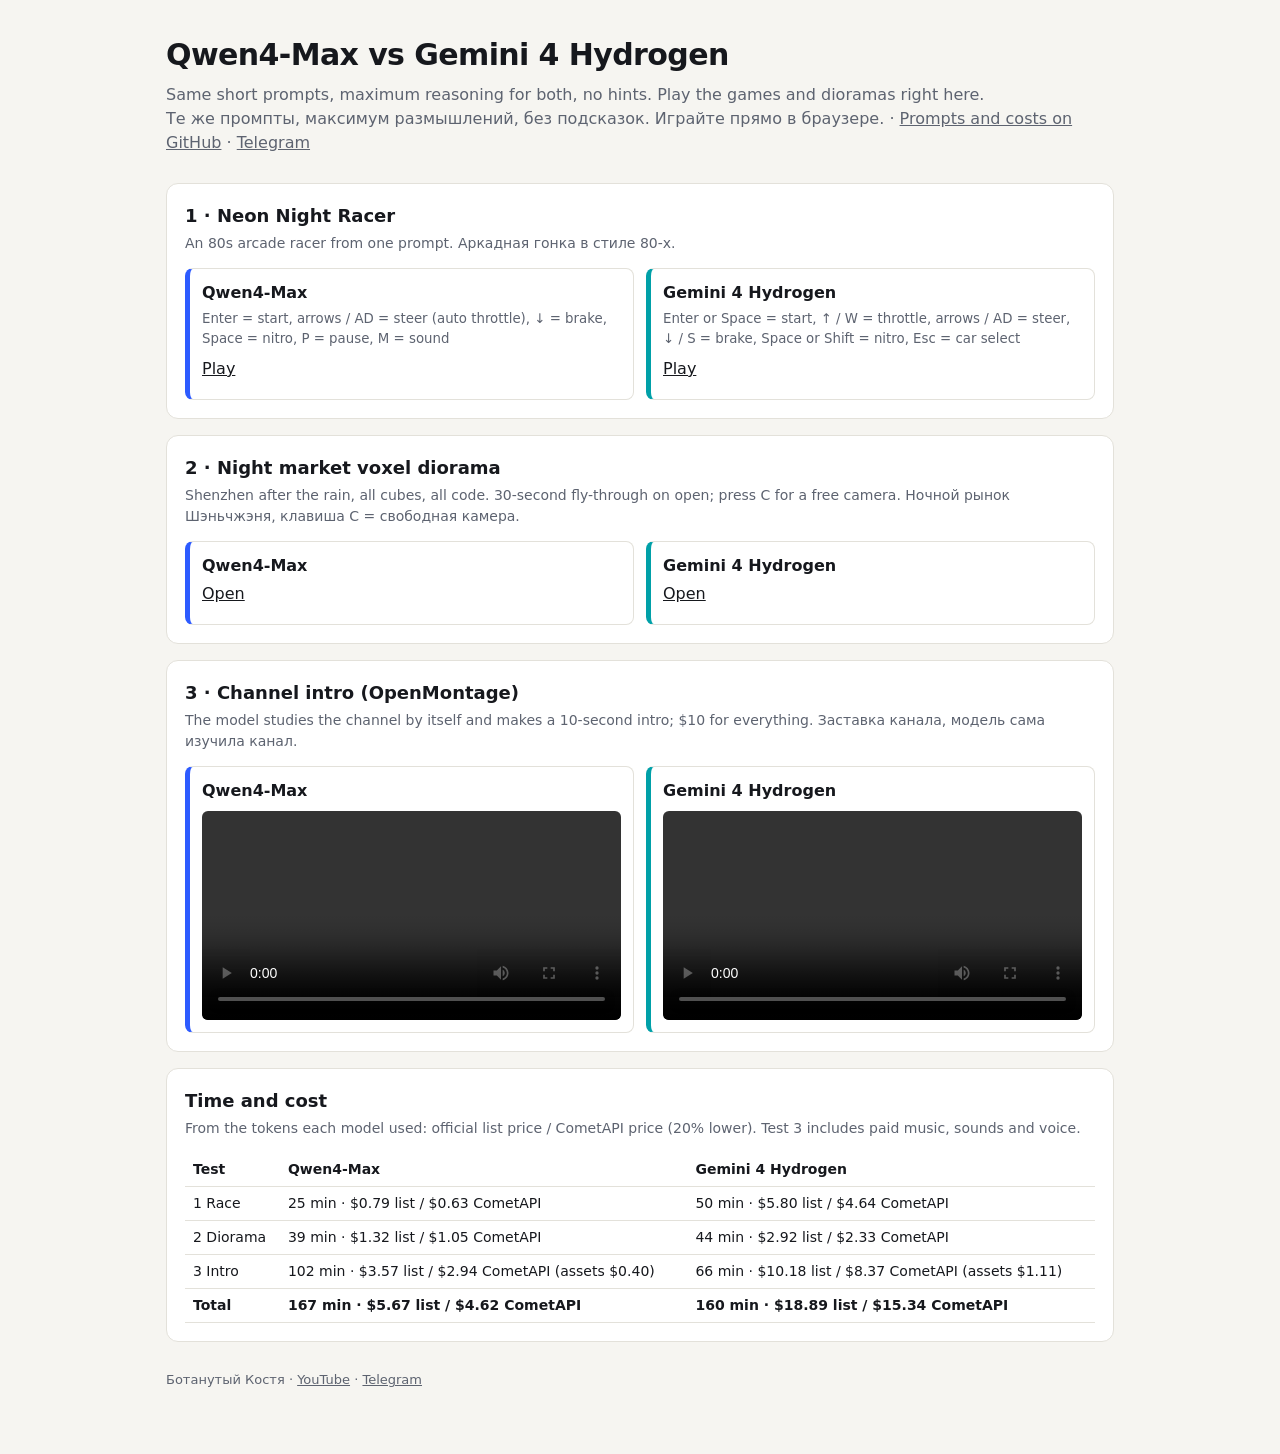
==== index.html @ 7f9eb0f4 "Qwen4-Max vs Gemini 4 Hydrogen: race, voxel diorama, channel intro Co-Authored-By: Claude Opus 5.5 <" ====
<!doctype html>
<html lang="en">
<head>
<meta charset="utf-8">
<meta name="viewport" content="width=device-width, initial-scale=1">
<title>Qwen4-Max vs Gemini 4 Hydrogen</title>
<style>
  :root { --bg: #f6f5f1; --card: #ffffff; --text: #16181d; --muted: #5d6370; --line: #e3e1da; --q: #2D5BFF; --h: #00A0A8; }
  @media (prefers-color-scheme: dark) { :root { --bg: #0b0d14; --card: #141826; --text: #e9ecf5; --muted: #8d94ab; --line: #232a3d; } }
  * { box-sizing: border-box; }
  body { margin: 0; background: var(--bg); color: var(--text); font: 16px/1.5 system-ui, "Segoe UI", sans-serif; }
  main { max-width: 980px; margin: 0 auto; padding: 32px 16px 64px; }
  h1 { font-size: 30px; margin: 0 0 6px; letter-spacing: -0.02em; }
  .sub { color: var(--muted); margin: 0 0 28px; }
  .test { background: var(--card); border: 1px solid var(--line); border-radius: 12px; padding: 18px; margin-bottom: 16px; }
  .test h2 { font-size: 18px; margin: 0 0 4px; }
  .test p { color: var(--muted); margin: 0 0 14px; font-size: 14px; }
  .cols { display: grid; grid-template-columns: 1fr 1fr; gap: 12px; }
  .col { border-radius: 8px; padding: 12px; border: 1px solid var(--line); border-left-width: 5px; }
  .col b { display: block; margin-bottom: 4px; }
  .col small { color: var(--muted); display: block; margin-bottom: 8px; }
  .q { border-left-color: var(--q); } .h { border-left-color: var(--h); }
  a { color: inherit; } .links a { display: inline-block; margin: 0 12px 6px 0; }
  video { width: 100%; border-radius: 6px; display: block; margin-top: 8px; }
  table { width: 100%; border-collapse: collapse; font-size: 14px; }
  td, th { padding: 6px 8px; border-bottom: 1px solid var(--line); text-align: left; }
  footer { color: var(--muted); font-size: 13px; margin-top: 28px; }
  @media (max-width: 640px) { .cols { grid-template-columns: 1fr; } }
</style>
</head>
<body>
<main>
  <h1>Qwen4-Max vs Gemini 4 Hydrogen</h1>
  <p class="sub">Same short prompts, maximum reasoning for both, no hints. Play the games and dioramas right here.
    <br>Те же промпты, максимум размышлений, без подсказок. Играйте прямо в браузере.
    · <a href="https://github.com/KostiKoNeuro/qwen4-vs-hydrogen">Prompts and costs on GitHub</a>
    · <a href="https://t.me/kostik_neuro">Telegram</a></p>

  <section class="test">
    <h2>1 · Neon Night Racer</h2>
    <p>An 80s arcade racer from one prompt. Аркадная гонка в стиле 80-х.</p>
    <div class="cols">
      <div class="col q"><b>Qwen4-Max</b><small>Enter = start, arrows / AD = steer (auto throttle), ↓ = brake, Space = nitro, P = pause, M = sound</small><div class="links"><a href="1-race/qwen4/">Play</a></div></div>
      <div class="col h"><b>Gemini 4 Hydrogen</b><small>Enter or Space = start, ↑ / W = throttle, arrows / AD = steer, ↓ / S = brake, Space or Shift = nitro, Esc = car select</small><div class="links"><a href="1-race/hydrogen/">Play</a></div></div>
    </div>
  </section>

  <section class="test">
    <h2>2 · Night market voxel diorama</h2>
    <p>Shenzhen after the rain, all cubes, all code. 30-second fly-through on open; press C for a free camera. Ночной рынок Шэньчжэня, клавиша C = свободная камера.</p>
    <div class="cols">
      <div class="col q"><b>Qwen4-Max</b><div class="links"><a href="2-diorama/qwen4/">Open</a></div></div>
      <div class="col h"><b>Gemini 4 Hydrogen</b><div class="links"><a href="2-diorama/hydrogen/">Open</a></div></div>
    </div>
  </section>

  <section class="test">
    <h2>3 · Channel intro (OpenMontage)</h2>
    <p>The model studies the channel by itself and makes a 10-second intro; $10 for everything. Заставка канала, модель сама изучила канал.</p>
    <div class="cols">
      <div class="col q"><b>Qwen4-Max</b><video src="3-intro/qwen4.mp4" controls playsinline preload="metadata"></video></div>
      <div class="col h"><b>Gemini 4 Hydrogen</b><video src="3-intro/hydrogen.mp4" controls playsinline preload="metadata"></video></div>
    </div>
  </section>

  <section class="test">
    <h2>Time and cost</h2>
    <p>From the tokens each model used: official list price / CometAPI price (20% lower). Test 3 includes paid music, sounds and voice.</p>
    <table>
      <tr><th>Test</th><th>Qwen4-Max</th><th>Gemini 4 Hydrogen</th></tr>
      <tr><td>1 Race</td><td>25 min · $0.79 list / $0.63 CometAPI</td><td>50 min · $5.80 list / $4.64 CometAPI</td></tr><tr><td>2 Diorama</td><td>39 min · $1.32 list / $1.05 CometAPI</td><td>44 min · $2.92 list / $2.33 CometAPI</td></tr><tr><td>3 Intro</td><td>102 min · $3.57 list / $2.94 CometAPI (assets $0.40)</td><td>66 min · $10.18 list / $8.37 CometAPI (assets $1.11)</td></tr><tr><th>Total</th><th>167 min · $5.67 list / $4.62 CometAPI</th><th>160 min · $18.89 list / $15.34 CometAPI</th></tr>
    </table>
  </section>

  <footer>Ботанутый Костя · <a href="https://www.youtube.com/@kosti_neuro">YouTube</a> · <a href="https://t.me/kostik_neuro">Telegram</a></footer>
</main>
</body>
</html>
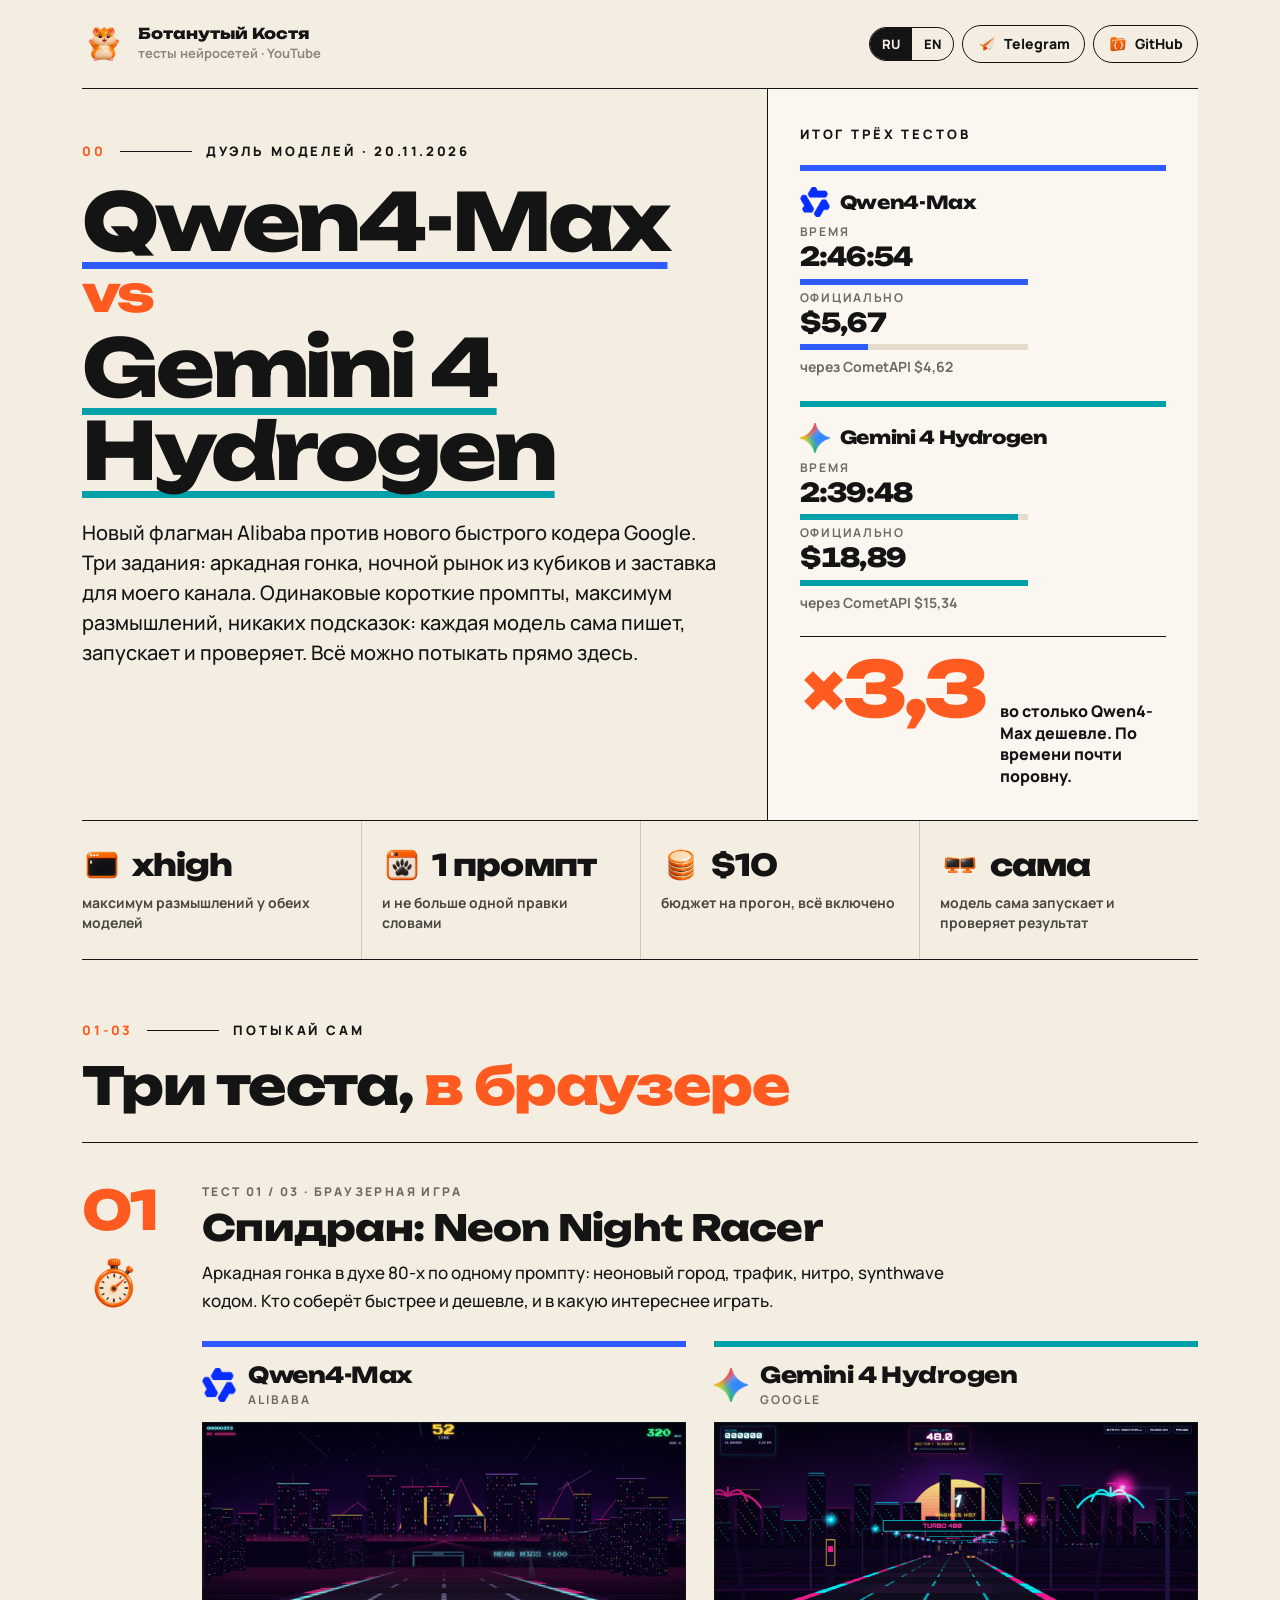
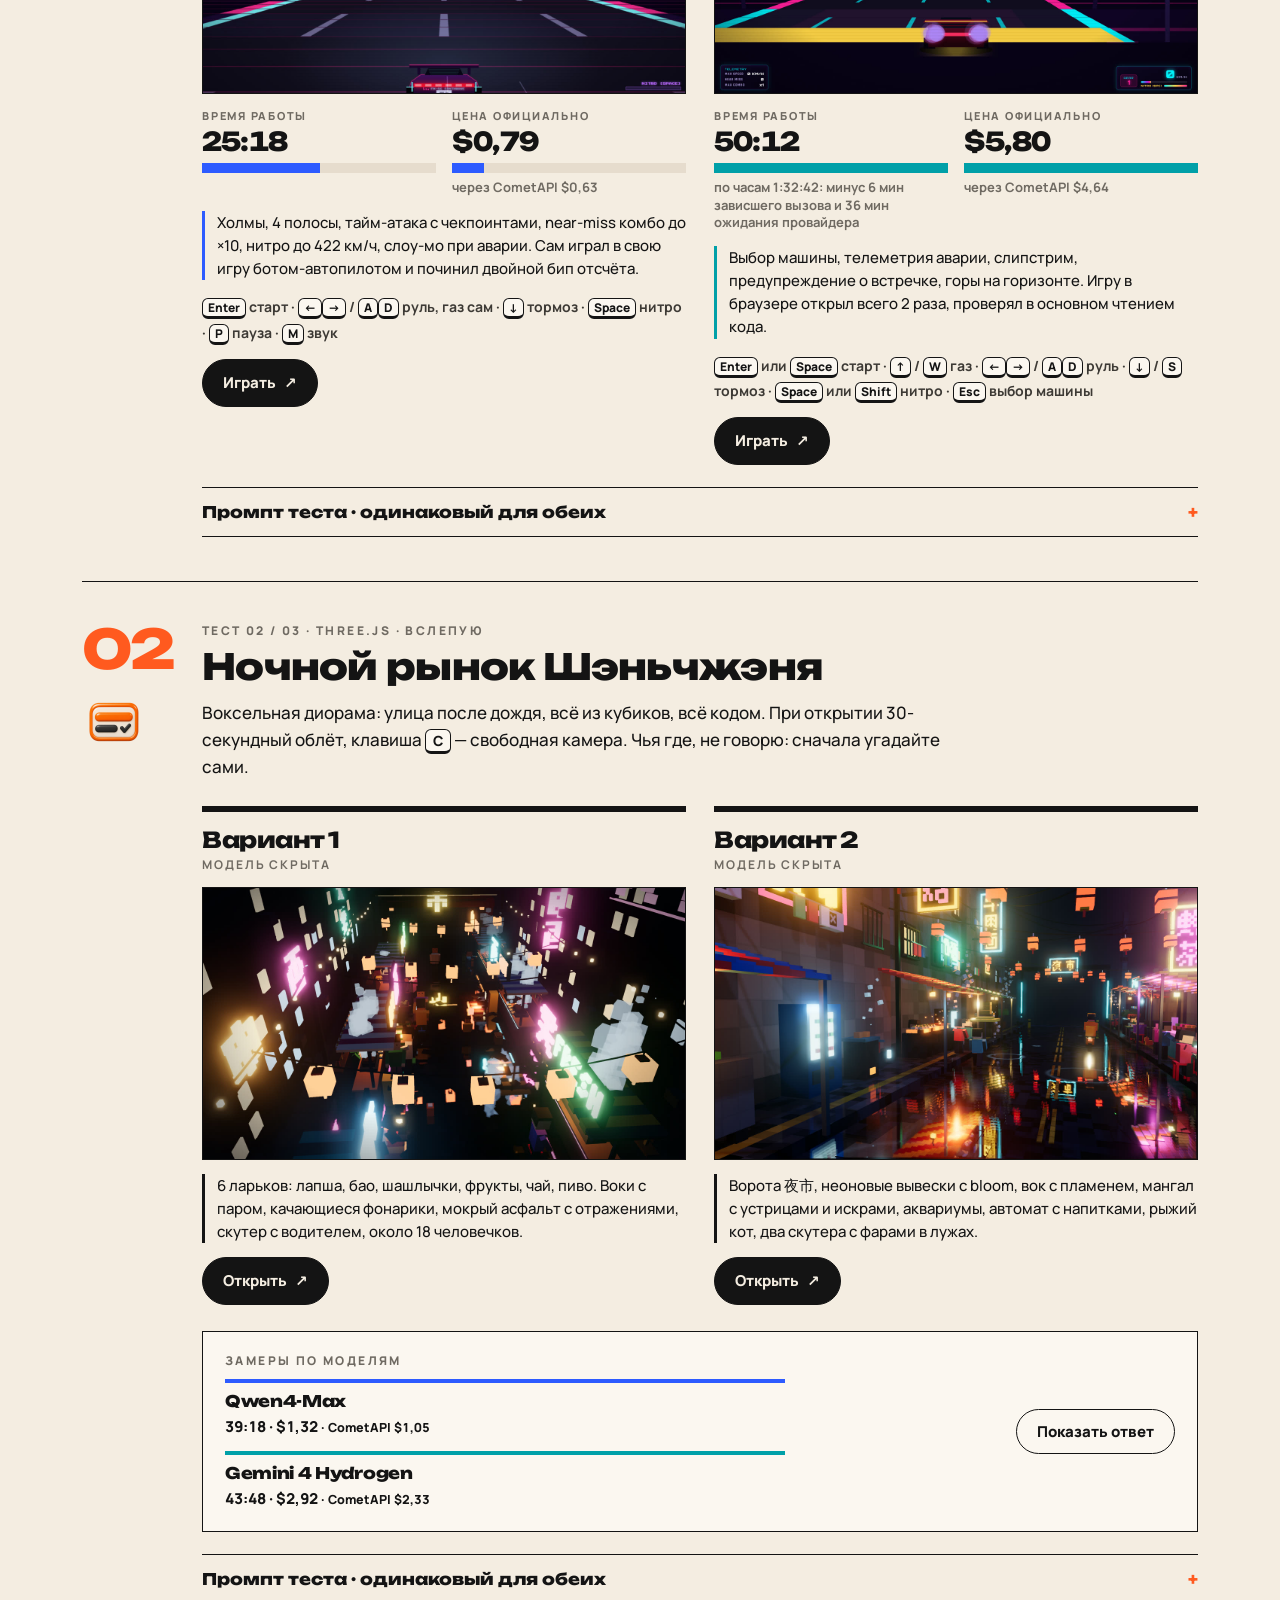
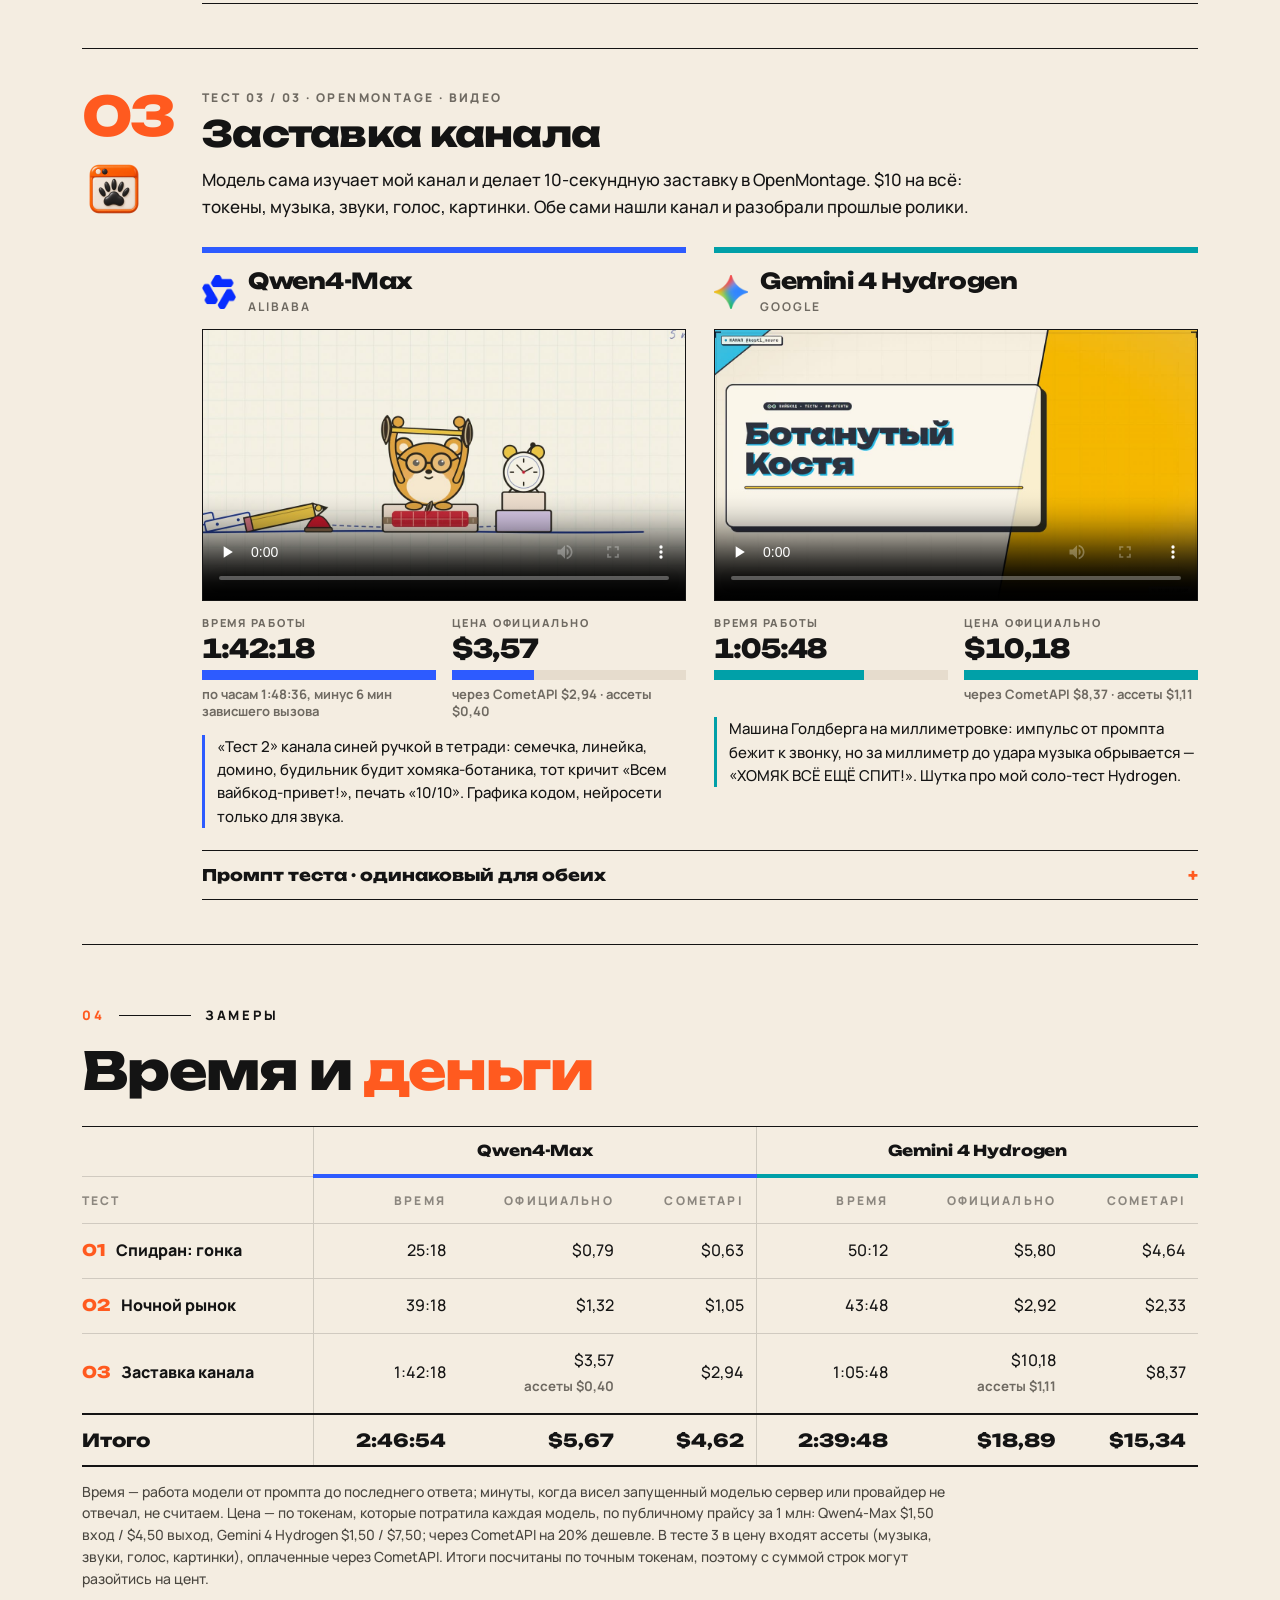
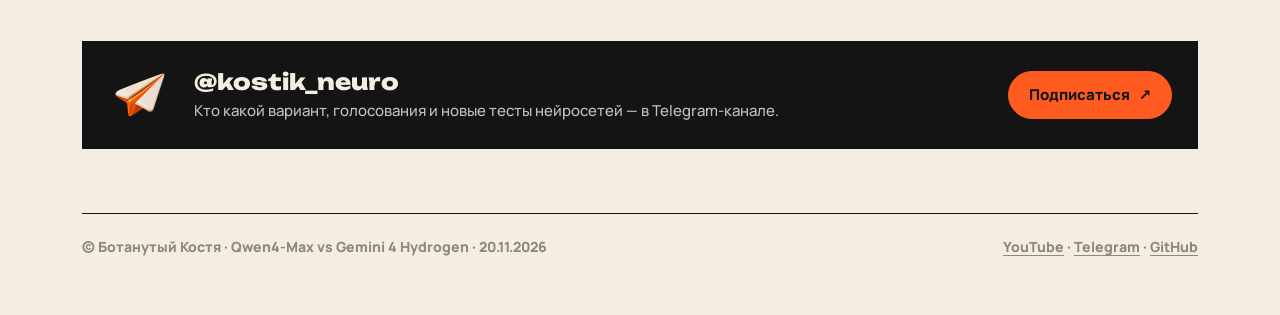
==== commit bfc40a8e: "Page in the channel's "Journal Pro" style: duel layout, RU/EN, blind diorama - index.html rebuilt li" ====
--- a/index.html
+++ b/index.html
@@ -1,78 +1,203 @@
 <!doctype html>
-<html lang="en">
+<html lang="ru" class="ru" data-title-ru="Qwen4-Max vs Gemini 4 Hydrogen: три теста" data-title-en="Qwen4-Max vs Gemini 4 Hydrogen: three tests">
 <head>
-<meta charset="utf-8">
-<meta name="viewport" content="width=device-width, initial-scale=1">
-<title>Qwen4-Max vs Gemini 4 Hydrogen</title>
-<style>
-  :root { --bg: #f6f5f1; --card: #ffffff; --text: #16181d; --muted: #5d6370; --line: #e3e1da; --q: #2D5BFF; --h: #00A0A8; }
-  @media (prefers-color-scheme: dark) { :root { --bg: #0b0d14; --card: #141826; --text: #e9ecf5; --muted: #8d94ab; --line: #232a3d; } }
-  * { box-sizing: border-box; }
-  body { margin: 0; background: var(--bg); color: var(--text); font: 16px/1.5 system-ui, "Segoe UI", sans-serif; }
-  main { max-width: 980px; margin: 0 auto; padding: 32px 16px 64px; }
-  h1 { font-size: 30px; margin: 0 0 6px; letter-spacing: -0.02em; }
-  .sub { color: var(--muted); margin: 0 0 28px; }
-  .test { background: var(--card); border: 1px solid var(--line); border-radius: 12px; padding: 18px; margin-bottom: 16px; }
-  .test h2 { font-size: 18px; margin: 0 0 4px; }
-  .test p { color: var(--muted); margin: 0 0 14px; font-size: 14px; }
-  .cols { display: grid; grid-template-columns: 1fr 1fr; gap: 12px; }
-  .col { border-radius: 8px; padding: 12px; border: 1px solid var(--line); border-left-width: 5px; }
-  .col b { display: block; margin-bottom: 4px; }
-  .col small { color: var(--muted); display: block; margin-bottom: 8px; }
-  .q { border-left-color: var(--q); } .h { border-left-color: var(--h); }
-  a { color: inherit; } .links a { display: inline-block; margin: 0 12px 6px 0; }
-  video { width: 100%; border-radius: 6px; display: block; margin-top: 8px; }
-  table { width: 100%; border-collapse: collapse; font-size: 14px; }
-  td, th { padding: 6px 8px; border-bottom: 1px solid var(--line); text-align: left; }
-  footer { color: var(--muted); font-size: 13px; margin-top: 28px; }
-  @media (max-width: 640px) { .cols { grid-template-columns: 1fr; } }
-</style>
+<meta charset="utf-8"><meta name="viewport" content="width=device-width,initial-scale=1">
+<title>Qwen4-Max vs Gemini 4 Hydrogen: три теста</title>
+<meta name="description" content="Дуэль Qwen4-Max и Gemini 4 Hydrogen: аркадная гонка, воксельный ночной рынок вслепую и заставка канала. Время и цена каждого теста, всё можно открыть в браузере.">
+<meta property="og:title" content="Qwen4-Max vs Gemini 4 Hydrogen: три теста">
+<meta property="og:description" content="Дуэль Qwen4-Max и Gemini 4 Hydrogen: аркадная гонка, воксельный ночной рынок вслепую и заставка канала. Время и цена каждого теста, всё можно открыть в браузере.">
+<meta property="og:image" content="https://kostikoneuro.github.io/qwen4-vs-hydrogen/media/race-q.jpg">
+<meta name="twitter:card" content="summary_large_image">
+<meta name="theme-color" content="#F4EDE1">
+<link rel="icon" href="media/icons/hamster.png">
+<script src="assets/lang.js"></script>
+<link rel="preconnect" href="https://fonts.googleapis.com"><link rel="preconnect" href="https://fonts.gstatic.com" crossorigin>
+<link rel="stylesheet" href="https://fonts.googleapis.com/css2?family=Unbounded:wght@800&family=Manrope:wght@500;700;800&display=swap">
+<link rel="stylesheet" href="assets/site.css">
 </head>
-<body>
-<main>
-  <h1>Qwen4-Max vs Gemini 4 Hydrogen</h1>
-  <p class="sub">Same short prompts, maximum reasoning for both, no hints. Play the games and dioramas right here.
-    <br>Те же промпты, максимум размышлений, без подсказок. Играйте прямо в браузере.
-    · <a href="https://github.com/KostiKoNeuro/qwen4-vs-hydrogen">Prompts and costs on GitHub</a>
-    · <a href="https://t.me/kostik_neuro">Telegram</a></p>
-
-  <section class="test">
-    <h2>1 · Neon Night Racer</h2>
-    <p>An 80s arcade racer from one prompt. Аркадная гонка в стиле 80-х.</p>
-    <div class="cols">
-      <div class="col q"><b>Qwen4-Max</b><small>Enter = start, arrows / AD = steer (auto throttle), ↓ = brake, Space = nitro, P = pause, M = sound</small><div class="links"><a href="1-race/qwen4/">Play</a></div></div>
-      <div class="col h"><b>Gemini 4 Hydrogen</b><small>Enter or Space = start, ↑ / W = throttle, arrows / AD = steer, ↓ / S = brake, Space or Shift = nitro, Esc = car select</small><div class="links"><a href="1-race/hydrogen/">Play</a></div></div>
-    </div>
-  </section>
-
-  <section class="test">
-    <h2>2 · Night market voxel diorama</h2>
-    <p>Shenzhen after the rain, all cubes, all code. 30-second fly-through on open; press C for a free camera. Ночной рынок Шэньчжэня, клавиша C = свободная камера.</p>
-    <div class="cols">
-      <div class="col q"><b>Qwen4-Max</b><div class="links"><a href="2-diorama/qwen4/">Open</a></div></div>
-      <div class="col h"><b>Gemini 4 Hydrogen</b><div class="links"><a href="2-diorama/hydrogen/">Open</a></div></div>
-    </div>
-  </section>
-
-  <section class="test">
-    <h2>3 · Channel intro (OpenMontage)</h2>
-    <p>The model studies the channel by itself and makes a 10-second intro; $10 for everything. Заставка канала, модель сама изучила канал.</p>
-    <div class="cols">
-      <div class="col q"><b>Qwen4-Max</b><video src="3-intro/qwen4.mp4" controls playsinline preload="metadata"></video></div>
-      <div class="col h"><b>Gemini 4 Hydrogen</b><video src="3-intro/hydrogen.mp4" controls playsinline preload="metadata"></video></div>
-    </div>
-  </section>
-
-  <section class="test">
-    <h2>Time and cost</h2>
-    <p>From the tokens each model used: official list price / CometAPI price (20% lower). Test 3 includes paid music, sounds and voice.</p>
-    <table>
-      <tr><th>Test</th><th>Qwen4-Max</th><th>Gemini 4 Hydrogen</th></tr>
-      <tr><td>1 Race</td><td>25 min · $0.79 list / $0.63 CometAPI</td><td>50 min · $5.80 list / $4.64 CometAPI</td></tr><tr><td>2 Diorama</td><td>39 min · $1.32 list / $1.05 CometAPI</td><td>44 min · $2.92 list / $2.33 CometAPI</td></tr><tr><td>3 Intro</td><td>102 min · $3.57 list / $2.94 CometAPI (assets $0.40)</td><td>66 min · $10.18 list / $8.37 CometAPI (assets $1.11)</td></tr><tr><th>Total</th><th>167 min · $5.67 list / $4.62 CometAPI</th><th>160 min · $18.89 list / $15.34 CometAPI</th></tr>
-    </table>
-  </section>
-
-  <footer>Ботанутый Костя · <a href="https://www.youtube.com/@kosti_neuro">YouTube</a> · <a href="https://t.me/kostik_neuro">Telegram</a></footer>
+<body><main>
+<header class="top">
+  <a class="brand" href="https://www.youtube.com/@kosti_neuro" target="_blank" rel="noopener">
+    <img src="media/icons/hamster.png" alt="">
+    <span><b>Ботанутый Костя</b><small><span class="l-ru">тесты нейросетей · YouTube</span><span class="l-en">AI model tests · YouTube</span></small></span>
+  </a>
+  <nav class="chips">
+    <div class="lang" role="group" aria-label="Язык / Language"><button type="button" data-set-lang="ru" aria-pressed="true">RU</button><button type="button" data-set-lang="en" aria-pressed="false">EN</button></div>
+    <a class="chip" href="https://t.me/kostik_neuro" target="_blank" rel="noopener"><img src="media/icons/plane.png" alt="">Telegram</a>
+    <a class="chip" href="https://github.com/KostiKoNeuro/qwen4-vs-hydrogen" target="_blank" rel="noopener"><img src="media/icons/folder.png" alt="">GitHub</a>
+  </nav>
+</header>
+<section class="hero">
+  <div class="hero-main">
+    <div class="kicker"><span class="n">00</span><i></i><span class="l-ru">Дуэль моделей · 20.11.2026</span><span class="l-en">Model duel · 20.11.2026</span></div>
+    <h1 class="duel-h1"><span class="mq">Qwen4-Max</span><em>vs</em><span class="mh">Gemini 4 Hydrogen</span></h1>
+    <p class="lead"><span class="l-ru">Новый флагман Alibaba против нового быстрого кодера Google. Три задания: аркадная гонка, ночной рынок из кубиков и заставка для моего канала. Одинаковые короткие промпты, максимум размышлений, никаких подсказок: каждая модель сама пишет, запускает и проверяет. Всё можно потыкать прямо здесь.</span><span class="l-en">Alibaba's new flagship against Google's new fast coder. Three tasks: an arcade racer, a voxel night market and an intro for my channel. The same short prompts, maximum reasoning, no hints: each model writes, runs and checks its own work. Try every result right here.</span></p>
+    <p class="mverdict"><b><span class="l-ru">×3,3</span><span class="l-en">×3.3</span></b> <span class="l-ru">— во столько Qwen4-Max дешевле, по времени почти поровну.</span><span class="l-en">— that's how much cheaper Qwen4-Max is; the time is nearly even.</span> <a href="#numbers"><span class="l-ru">Замеры</span><span class="l-en">Numbers</span> ↓</a></p>
+  </div>
+  <aside class="duelcard">
+    <div class="cap"><span class="l-ru">Итог трёх тестов</span><span class="l-en">Three tests in total</span></div>
+    <div class="tot" style="--mc:var(--q)">
+      <div class="who"><img src="media/logos/qwen.png" alt=""><div>Qwen4-Max<small style="display:none">Alibaba</small></div></div>
+      <div class="nums"><div><small><span class="l-ru">время</span><span class="l-en">time</span></small>2:46:54<div class="mbar"><i style="width:100.0%"></i></div></div><div><small><span class="l-ru">официально</span><span class="l-en">list price</span></small><span class="l-ru">$5,67</span><span class="l-en">$5.67</span><div class="mbar"><i style="width:30.0%"></i></div></div></div>
+      <div class="sub"><span class="l-ru">через CometAPI</span><span class="l-en">via CometAPI</span> <span class="l-ru">$4,62</span><span class="l-en">$4.62</span></div>
+    </div>
+    <div class="tot" style="--mc:var(--h)">
+      <div class="who"><img src="media/logos/gemini.png" alt=""><div>Gemini 4 Hydrogen<small style="display:none">Google</small></div></div>
+      <div class="nums"><div><small><span class="l-ru">время</span><span class="l-en">time</span></small>2:39:48<div class="mbar"><i style="width:95.7%"></i></div></div><div><small><span class="l-ru">официально</span><span class="l-en">list price</span></small><span class="l-ru">$18,89</span><span class="l-en">$18.89</span><div class="mbar"><i style="width:100.0%"></i></div></div></div>
+      <div class="sub"><span class="l-ru">через CometAPI</span><span class="l-en">via CometAPI</span> <span class="l-ru">$15,34</span><span class="l-en">$15.34</span></div>
+    </div>
+    <div class="verdict"><b><span class="l-ru">×3,3</span><span class="l-en">×3.3</span></b><span><span class="l-ru">во столько Qwen4-Max дешевле. По времени почти поровну.</span><span class="l-en">that's how much cheaper Qwen4-Max is. The time is nearly even.</span></span></div>
+  </aside>
+</section>
+<section class="stats"><div class="stat"><div class="v"><img src="media/icons/terminal.png" alt="">xhigh</div><p><span class="l-ru">максимум размышлений у обеих моделей</span><span class="l-en">top reasoning level for both models</span></p></div><div class="stat"><div class="v"><img src="media/icons/appfile.png" alt=""><span class="l-ru">1 промпт</span><span class="l-en">1 prompt</span></div><p><span class="l-ru">и не больше одной правки словами</span><span class="l-en">and at most one fix in words</span></p></div><div class="stat"><div class="v"><img src="media/icons/coin.png" alt="">$10</div><p><span class="l-ru">бюджет на прогон, всё включено</span><span class="l-en">budget per run, everything included</span></p></div><div class="stat"><div class="v"><img src="media/icons/monitors.png" alt=""><span class="l-ru">сама</span><span class="l-en">on its own</span></div><p><span class="l-ru">модель сама запускает и проверяет результат</span><span class="l-en">the model runs and checks its own result</span></p></div></section>
+
+<section class="section" id="tests">
+  <div class="kicker"><span class="n">01-03</span><i></i><span class="l-ru">Потыкай сам</span><span class="l-en">Try it yourself</span></div>
+  <h2><span class="l-ru">Три теста, <em>в браузере</em></span><span class="l-en">Three tests, <em>in your browser</em></span></h2>
+  <div class="rows">
+<article class="test" id="race">
+  <div class="test-head">
+    <div class="num">01<img src="media/icons/stopwatch.png" alt=""></div>
+    <div><div class="meta"><span class="l-ru">Тест 01 / 03 · браузерная игра</span><span class="l-en">Test 01 / 03 · browser game</span></div><h3><span class="l-ru">Спидран: Neon Night Racer</span><span class="l-en">Speedrun: Neon Night Racer</span></h3><p><span class="l-ru">Аркадная гонка в духе 80-х по одному промпту: неоновый город, трафик, нитро, synthwave кодом. Кто соберёт быстрее и дешевле, и в какую интереснее играть.</span><span class="l-en">An 80s arcade racer from one prompt: a neon city, traffic, nitro, synthwave written in code. Who builds it faster and cheaper, and which one is more fun to play.</span></p></div>
+  </div>
+  <div class="duel">
+    <div class="side q">
+      <div class="who"><img src="media/logos/qwen.png" alt=""><div>Qwen4-Max<small>Alibaba</small></div></div>
+      <a class="shot" data-local href="1-race/qwen4/"><img src="media/race-q.jpg" alt=""></a>
+      <div class="metrics">
+      <div class="metric"><small><span class="l-ru">Время работы</span><span class="l-en">Working time</span></small><b>25:18</b><div class="mbar"><i style="width:50.4%"></i></div></div>
+      <div class="metric"><small><span class="l-ru">Цена официально</span><span class="l-en">List price</span></small><b><span class="l-ru">$0,79</span><span class="l-en">$0.79</span></b><div class="mbar"><i style="width:13.6%"></i></div><em><span class="l-ru">через CometAPI</span><span class="l-en">via CometAPI</span> <span class="l-ru">$0,63</span><span class="l-en">$0.63</span></em></div>
+    </div>
+      <p class="note"><span class="l-ru">Холмы, 4 полосы, тайм-атака с чекпоинтами, near-miss комбо до ×10, нитро до 422 км/ч, слоу-мо при аварии. Сам играл в свою игру ботом-автопилотом и починил двойной бип отсчёта.</span><span class="l-en">Hills, 4 lanes, a checkpoint time attack, near-miss combos up to ×10, nitro up to 422 km/h, slow-mo crashes. It played its own game with an autopilot bot and fixed a double countdown beep.</span></p>
+      <p class="keys"><span class="l-ru"><kbd>Enter</kbd> старт · <kbd>←</kbd><kbd>→</kbd> / <kbd>A</kbd><kbd>D</kbd> руль, газ сам · <kbd>↓</kbd> тормоз · <kbd>Space</kbd> нитро · <kbd>P</kbd> пауза · <kbd>M</kbd> звук</span><span class="l-en"><kbd>Enter</kbd> start · <kbd>←</kbd><kbd>→</kbd> / <kbd>A</kbd><kbd>D</kbd> steer, auto throttle · <kbd>↓</kbd> brake · <kbd>Space</kbd> nitro · <kbd>P</kbd> pause · <kbd>M</kbd> sound</span></p>
+      <div class="cta"><a class="btn" data-local href="1-race/qwen4/"><span class="l-ru">Играть</span><span class="l-en">Play</span> ↗</a></div>
+    </div>
+    <div class="side h">
+      <div class="who"><img src="media/logos/gemini.png" alt=""><div>Gemini 4 Hydrogen<small>Google</small></div></div>
+      <a class="shot" data-local href="1-race/hydrogen/"><img src="media/race-h.jpg" alt=""></a>
+      <div class="metrics">
+      <div class="metric"><small><span class="l-ru">Время работы</span><span class="l-en">Working time</span></small><b>50:12</b><div class="mbar"><i style="width:100.0%"></i></div><em><span class="l-ru">по часам 1:32:42: минус 6 мин зависшего вызова и 36 мин ожидания провайдера</span><span class="l-en">1:32:42 on the clock, minus a 6-min stalled call and 36 min waiting on the provider</span></em></div>
+      <div class="metric"><small><span class="l-ru">Цена официально</span><span class="l-en">List price</span></small><b><span class="l-ru">$5,80</span><span class="l-en">$5.80</span></b><div class="mbar"><i style="width:100.0%"></i></div><em><span class="l-ru">через CometAPI</span><span class="l-en">via CometAPI</span> <span class="l-ru">$4,64</span><span class="l-en">$4.64</span></em></div>
+    </div>
+      <p class="note"><span class="l-ru">Выбор машины, телеметрия аварии, слипстрим, предупреждение о встречке, горы на горизонте. Игру в браузере открыл всего 2 раза, проверял в основном чтением кода.</span><span class="l-en">Car select, crash telemetry, slipstream, an oncoming-traffic warning, mountains on the horizon. It opened the game in a browser only twice and checked mostly by reading the code.</span></p>
+      <p class="keys"><span class="l-ru"><kbd>Enter</kbd> или <kbd>Space</kbd> старт · <kbd>↑</kbd> / <kbd>W</kbd> газ · <kbd>←</kbd><kbd>→</kbd> / <kbd>A</kbd><kbd>D</kbd> руль · <kbd>↓</kbd> / <kbd>S</kbd> тормоз · <kbd>Space</kbd> или <kbd>Shift</kbd> нитро · <kbd>Esc</kbd> выбор машины</span><span class="l-en"><kbd>Enter</kbd> or <kbd>Space</kbd> start · <kbd>↑</kbd> / <kbd>W</kbd> throttle · <kbd>←</kbd><kbd>→</kbd> / <kbd>A</kbd><kbd>D</kbd> steer · <kbd>↓</kbd> / <kbd>S</kbd> brake · <kbd>Space</kbd> or <kbd>Shift</kbd> nitro · <kbd>Esc</kbd> car select</span></p>
+      <div class="cta"><a class="btn" data-local href="1-race/hydrogen/"><span class="l-ru">Играть</span><span class="l-en">Play</span> ↗</a></div>
+    </div>
+  </div>
+  <details class="prompt mini"><summary><span><span class="l-ru">Промпт теста</span><span class="l-en">The prompt</span> · <span class="l-ru">одинаковый для обеих</span><span class="l-en">same for both</span></span></summary>
+    <p class="pnote"><span class="l-ru">Дословно, как получили модели.</span><span class="l-en">Verbatim, in Russian, exactly as both models got it.</span></p>
+    <div class="ptext">Сделай браузерную аркадную гонку «Neon Night Racer»: ночное шоссе, неоновый synthwave-город, 80-е.
+
+Главное - ощущение бешеной скорости ночью, когда до аварии одна ошибка.
+
+Представь, что это игра для настоящего аркадного автомата: в неё хочется сыграть ещё раз. Удиви меня.
+
+Музыка и звуки - кодом, без внешних файлов. Итог - один index.html, библиотеки с CDN можно.
+
+Не задавай вопросов: собери, сыграй сам, почини, что сломано.</div></details>
+</article>
+<article class="test" id="diorama">
+  <div class="test-head">
+    <div class="num">02<img src="media/icons/poll.png" alt=""></div>
+    <div><div class="meta"><span class="l-ru">Тест 02 / 03 · Three.js · вслепую</span><span class="l-en">Test 02 / 03 · Three.js · blind</span></div><h3><span class="l-ru">Ночной рынок Шэньчжэня</span><span class="l-en">Shenzhen night market</span></h3><p><span class="l-ru">Воксельная диорама: улица после дождя, всё из кубиков, всё кодом. При открытии 30-секундный облёт, клавиша <kbd>C</kbd> — свободная камера. Чья где, не говорю: сначала угадайте сами.</span><span class="l-en">A voxel diorama: a street after the rain, all cubes, all code. A 30-second fly-through on open, press <kbd>C</kbd> for a free camera. I won't say which is which: guess first.</span></p></div>
+  </div>
+  <div class="duel">
+    <div class="side b" data-v="cXxRd2VuNC1NYXh8QWxpYmFiYXxtZWRpYS9sb2dvcy9xd2VuLnBuZw==">
+      <div class="who"><div><span class="l-ru">Вариант</span><span class="l-en">Variant</span> 1<small><span class="l-ru">модель скрыта</span><span class="l-en">model hidden</span></small></div></div>
+      <a class="shot" data-local href="2-diorama/1/"><img src="media/d1.jpg" alt=""></a>
+      <p class="note"><span class="l-ru">6 ларьков: лапша, бао, шашлычки, фрукты, чай, пиво. Воки с паром, качающиеся фонарики, мокрый асфальт с отражениями, скутер с водителем, около 18 человечков.</span><span class="l-en">6 stalls: noodles, bao, skewers, fruit, tea, beer. Steaming woks, swinging lanterns, wet asphalt with reflections, a scooter with a rider, about 18 little people.</span></p>
+      <div class="cta"><a class="btn" data-local href="2-diorama/1/"><span class="l-ru">Открыть</span><span class="l-en">Open</span> ↗</a></div>
+    </div>
+    <div class="side b" data-v="aHxHZW1pbmkgNCBIeWRyb2dlbnxHb29nbGV8bWVkaWEvbG9nb3MvZ2VtaW5pLnBuZw==">
+      <div class="who"><div><span class="l-ru">Вариант</span><span class="l-en">Variant</span> 2<small><span class="l-ru">модель скрыта</span><span class="l-en">model hidden</span></small></div></div>
+      <a class="shot" data-local href="2-diorama/2/"><img src="media/d2.jpg" alt=""></a>
+      <p class="note"><span class="l-ru">Ворота 夜市, неоновые вывески с bloom, вок с пламенем, мангал с устрицами и искрами, аквариумы, автомат с напитками, рыжий кот, два скутера с фарами в лужах.</span><span class="l-en">A 夜市 gate, neon signs with bloom, a flaming wok, an oyster grill with sparks, fish tanks, a drinks machine, a ginger cat, two scooters whose headlights hit the puddles.</span></p>
+      <div class="cta"><a class="btn" data-local href="2-diorama/2/"><span class="l-ru">Открыть</span><span class="l-en">Open</span> ↗</a></div>
+    </div>
+  </div>
+  <div class="blindbar">
+    <div><div class="lbl"><span class="l-ru">Замеры по моделям</span><span class="l-en">Numbers by model</span></div><div class="bymodel stack"><div class="q"><span class="nm">Qwen4-Max</span>39:18 · <span class="l-ru">$1,32</span><span class="l-en">$1.32</span> <small>· CometAPI <span class="l-ru">$1,05</span><span class="l-en">$1.05</span></small></div><div class="h"><span class="nm">Gemini 4 Hydrogen</span>43:48 · <span class="l-ru">$2,92</span><span class="l-en">$2.92</span> <small>· CometAPI <span class="l-ru">$2,33</span><span class="l-en">$2.33</span></small></div></div></div>
+    <button type="button" class="btn ghost" id="reveal"><span class="l-ru">Показать ответ</span><span class="l-en">Show the answer</span></button>
+    <p class="answer" id="answer" hidden><span class="l-ru">Вариант 1 — Qwen4-Max, Вариант 2 — Gemini 4 Hydrogen.</span><span class="l-en">Variant 1 is Qwen4-Max, Variant 2 is Gemini 4 Hydrogen.</span></p>
+  </div>
+  <details class="prompt mini"><summary><span><span class="l-ru">Промпт теста</span><span class="l-en">The prompt</span> · <span class="l-ru">одинаковый для обеих</span><span class="l-en">same for both</span></span></summary>
+    <p class="pnote"><span class="l-ru">Дословно, как получили модели.</span><span class="l-en">Verbatim, in Russian, exactly as both models got it.</span></p>
+    <div class="ptext">Сделай в браузере воксельную 3D-диораму ночного рынка в Шэньчжэне.
+
+После дождя: пар над воками, неон и фонарики, провода над головой, скутеры, маленькие люди едят и торгуются, мокрый асфальт отражает свет. Крошечный живой мир, который хочется поставить на паузу и разглядывать.
+
+Представь, что это работа на конкурс диорам и жюри смотрит её ровно 30 секунд. Как только страница открылась - плавный зацикленный облёт камеры на 30 секунд, без интерфейса. Клавиша C - свободная камера и обратно.
+
+Всё из кубиков и кодом, без моделей и текстур. Итог - один index.html, библиотеки с CDN можно.
+
+Не задавай вопросов: собери, посмотри облёт целиком, почини, что выглядит сломанным.</div></details>
+</article>
+<article class="test" id="intro">
+  <div class="test-head">
+    <div class="num">03<img src="media/icons/appfile.png" alt=""></div>
+    <div><div class="meta"><span class="l-ru">Тест 03 / 03 · OpenMontage · видео</span><span class="l-en">Test 03 / 03 · OpenMontage · video</span></div><h3><span class="l-ru">Заставка канала</span><span class="l-en">Channel intro</span></h3><p><span class="l-ru">Модель сама изучает мой канал и делает 10-секундную заставку в OpenMontage. $10 на всё: токены, музыка, звуки, голос, картинки. Обе сами нашли канал и разобрали прошлые ролики.</span><span class="l-en">The model studies my channel on its own and makes a 10-second intro in OpenMontage. $10 for everything: tokens, music, sounds, voice, images. Both found the channel and went through past videos by themselves.</span></p></div>
+  </div>
+  <div class="duel">
+    <div class="side q">
+      <div class="who"><img src="media/logos/qwen.png" alt=""><div>Qwen4-Max<small>Alibaba</small></div></div>
+      <video src="3-intro/qwen4.mp4" poster="media/intro-q.jpg" controls playsinline preload="none"></video>
+      <div class="metrics">
+      <div class="metric"><small><span class="l-ru">Время работы</span><span class="l-en">Working time</span></small><b>1:42:18</b><div class="mbar"><i style="width:100.0%"></i></div><em><span class="l-ru">по часам 1:48:36, минус 6 мин зависшего вызова</span><span class="l-en">1:48:36 on the clock, minus a 6-min stalled call</span></em></div>
+      <div class="metric"><small><span class="l-ru">Цена официально</span><span class="l-en">List price</span></small><b><span class="l-ru">$3,57</span><span class="l-en">$3.57</span></b><div class="mbar"><i style="width:35.1%"></i></div><em><span class="l-ru">через CometAPI</span><span class="l-en">via CometAPI</span> <span class="l-ru">$2,94</span><span class="l-en">$2.94</span> · <span class="l-ru">ассеты</span><span class="l-en">assets</span> <span class="l-ru">$0,40</span><span class="l-en">$0.40</span></em></div>
+    </div>
+      <p class="note"><span class="l-ru">«Тест 2» канала синей ручкой в тетради: семечка, линейка, домино, будильник будит хомяка-ботаника, тот кричит «Всем вайбкод-привет!», печать «10/10». Графика кодом, нейросети только для звука.</span><span class="l-en">The channel's “Test 2” drawn in blue pen in a notebook: a seed, a ruler, dominoes, an alarm wakes the nerdy hamster, he shouts a greeting, a “10/10” stamp. Graphics in code, AI only for sound.</span></p>
+    </div>
+    <div class="side h">
+      <div class="who"><img src="media/logos/gemini.png" alt=""><div>Gemini 4 Hydrogen<small>Google</small></div></div>
+      <video src="3-intro/hydrogen.mp4" poster="media/intro-h.jpg" controls playsinline preload="none"></video>
+      <div class="metrics">
+      <div class="metric"><small><span class="l-ru">Время работы</span><span class="l-en">Working time</span></small><b>1:05:48</b><div class="mbar"><i style="width:64.3%"></i></div></div>
+      <div class="metric"><small><span class="l-ru">Цена официально</span><span class="l-en">List price</span></small><b><span class="l-ru">$10,18</span><span class="l-en">$10.18</span></b><div class="mbar"><i style="width:100.0%"></i></div><em><span class="l-ru">через CometAPI</span><span class="l-en">via CometAPI</span> <span class="l-ru">$8,37</span><span class="l-en">$8.37</span> · <span class="l-ru">ассеты</span><span class="l-en">assets</span> <span class="l-ru">$1,11</span><span class="l-en">$1.11</span></em></div>
+    </div>
+      <p class="note"><span class="l-ru">Машина Голдберга на миллиметровке: импульс от промпта бежит к звонку, но за миллиметр до удара музыка обрывается — «ХОМЯК ВСЁ ЕЩЁ СПИТ!». Шутка про мой соло-тест Hydrogen.</span><span class="l-en">A Goldberg machine on graph paper: the prompt's pulse runs to the bell, but a millimetre before the hit the music stops: “THE HAMSTER IS STILL ASLEEP!” A joke about my solo Hydrogen test.</span></p>
+    </div>
+  </div>
+  <details class="prompt mini"><summary><span><span class="l-ru">Промпт теста</span><span class="l-en">The prompt</span> · <span class="l-ru">одинаковый для обеих</span><span class="l-en">same for both</span></span></summary>
+    <p class="pnote"><span class="l-ru">Дословно, как получили модели.</span><span class="l-en">Verbatim, in Russian, exactly as both models got it.</span></p>
+    <div class="ptext">Сделай заставку для YouTube-канала «Ботанутый Костя» - 10 секунд, 1920×1080, со звуком.
+
+Канал: https://www.youtube.com/@kosti_neuro. Сначала сам изучи канал: о чём он, как выглядит, какой характер у автора. Заставка должна быть про этот канал, а не про абстрактный AI-бренд.
+
+Представь, что это работа на конкурс заставок: жюри - лучшие моушн-дизайнеры мира, а победитель будет открывать каждый ролик канала. Нужна идея, а не летающий текст. Удиви меня.
+
+Название «Ботанутый Костя» - ровно так, и оно читается в кадре хотя бы последние 1,5 секунды.
+
+Работай в OpenMontage (C:\…\OpenMontage), проект назови intro-{MODEL}. Платная генерация - только через CometAPI (инструменты comet_* в OpenMontage). На всё, вместе с твоей собственной работой, у тебя $10. Все согласования одобрены заранее: иди до финального mp4 без остановок.
+
+Не задавай вопросов. В конце: путь к mp4, идея в одном абзаце, сколько потратил на CometAPI и что ты узнал о канале.</div></details>
+</article>
+  </div>
+</section>
+
+<section class="section" id="numbers">
+  <div class="kicker"><span class="n">04</span><i></i><span class="l-ru">Замеры</span><span class="l-en">Numbers</span></div>
+  <h2><span class="l-ru">Время и <em>деньги</em></span><span class="l-en">Time and <em>cost</em></span></h2>
+  <div class="mtables"><table><thead><tr><th colspan="4" class="g q">Qwen4-Max</th></tr>
+      <tr><th scope="col"><span class="l-ru">Тест</span><span class="l-en">Test</span></th><th scope="col"><span class="l-ru">Время</span><span class="l-en">Time</span></th><th scope="col"><span class="l-ru">Офиц.</span><span class="l-en">List</span></th><th scope="col">CometAPI</th></tr></thead>
+      <tbody><tr><th scope="row"><span class="n">01</span><span class="l-ru">Спидран: гонка</span><span class="l-en">Speedrun: racer</span></th><td>25:18</td><td><span class="l-ru">$0,79</span><span class="l-en">$0.79</span></td><td><span class="l-ru">$0,63</span><span class="l-en">$0.63</span></td></tr><tr><th scope="row"><span class="n">02</span><span class="l-ru">Ночной рынок</span><span class="l-en">Night market</span></th><td>39:18</td><td><span class="l-ru">$1,32</span><span class="l-en">$1.32</span></td><td><span class="l-ru">$1,05</span><span class="l-en">$1.05</span></td></tr><tr><th scope="row"><span class="n">03</span><span class="l-ru">Заставка канала</span><span class="l-en">Channel intro</span></th><td>1:42:18</td><td><span class="l-ru">$3,57</span><span class="l-en">$3.57</span>*</td><td><span class="l-ru">$2,94</span><span class="l-en">$2.94</span>*</td></tr></tbody><caption>* <span class="l-ru">с ассетами</span><span class="l-en">incl. assets</span> <span class="l-ru">$0,40</span><span class="l-en">$0.40</span></caption><tfoot><tr><th scope="row"><span class="l-ru">Итого</span><span class="l-en">Total</span></th><td>2:46:54</td><td><span class="l-ru">$5,67</span><span class="l-en">$5.67</span></td><td><span class="l-ru">$4,62</span><span class="l-en">$4.62</span></td></tr></tfoot></table><table><thead><tr><th colspan="4" class="g h">Gemini 4 Hydrogen</th></tr>
+      <tr><th scope="col"><span class="l-ru">Тест</span><span class="l-en">Test</span></th><th scope="col"><span class="l-ru">Время</span><span class="l-en">Time</span></th><th scope="col"><span class="l-ru">Офиц.</span><span class="l-en">List</span></th><th scope="col">CometAPI</th></tr></thead>
+      <tbody><tr><th scope="row"><span class="n">01</span><span class="l-ru">Спидран: гонка</span><span class="l-en">Speedrun: racer</span></th><td>50:12</td><td><span class="l-ru">$5,80</span><span class="l-en">$5.80</span></td><td><span class="l-ru">$4,64</span><span class="l-en">$4.64</span></td></tr><tr><th scope="row"><span class="n">02</span><span class="l-ru">Ночной рынок</span><span class="l-en">Night market</span></th><td>43:48</td><td><span class="l-ru">$2,92</span><span class="l-en">$2.92</span></td><td><span class="l-ru">$2,33</span><span class="l-en">$2.33</span></td></tr><tr><th scope="row"><span class="n">03</span><span class="l-ru">Заставка канала</span><span class="l-en">Channel intro</span></th><td>1:05:48</td><td><span class="l-ru">$10,18</span><span class="l-en">$10.18</span>*</td><td><span class="l-ru">$8,37</span><span class="l-en">$8.37</span>*</td></tr></tbody><caption>* <span class="l-ru">с ассетами</span><span class="l-en">incl. assets</span> <span class="l-ru">$1,11</span><span class="l-en">$1.11</span></caption><tfoot><tr><th scope="row"><span class="l-ru">Итого</span><span class="l-en">Total</span></th><td>2:39:48</td><td><span class="l-ru">$18,89</span><span class="l-en">$18.89</span></td><td><span class="l-ru">$15,34</span><span class="l-en">$15.34</span></td></tr></tfoot></table></div><div class="table-wrap wide"><table>
+    <thead><tr><th></th><th colspan="3" class="g q sep">Qwen4-Max</th><th colspan="3" class="g h sep">Gemini 4 Hydrogen</th></tr>
+    <tr><th scope="col"><span class="l-ru">Тест</span><span class="l-en">Test</span></th><th scope="col" class="sep"><span class="l-ru">Время</span><span class="l-en">Time</span></th><th scope="col"><span class="l-ru">Официально</span><span class="l-en">List</span></th><th scope="col">CometAPI</th><th scope="col" class="sep"><span class="l-ru">Время</span><span class="l-en">Time</span></th><th scope="col"><span class="l-ru">Официально</span><span class="l-en">List</span></th><th scope="col">CometAPI</th></tr></thead>
+    <tbody><tr><th scope="row"><a href="#race"><span class="n">01</span><span class="l-ru">Спидран: гонка</span><span class="l-en">Speedrun: racer</span></a></th><td class="sep">25:18</td><td><span class="l-ru">$0,79</span><span class="l-en">$0.79</span></td><td><span class="l-ru">$0,63</span><span class="l-en">$0.63</span></td><td class="sep">50:12</td><td><span class="l-ru">$5,80</span><span class="l-en">$5.80</span></td><td><span class="l-ru">$4,64</span><span class="l-en">$4.64</span></td></tr><tr><th scope="row"><a href="#diorama"><span class="n">02</span><span class="l-ru">Ночной рынок</span><span class="l-en">Night market</span></a></th><td class="sep">39:18</td><td><span class="l-ru">$1,32</span><span class="l-en">$1.32</span></td><td><span class="l-ru">$1,05</span><span class="l-en">$1.05</span></td><td class="sep">43:48</td><td><span class="l-ru">$2,92</span><span class="l-en">$2.92</span></td><td><span class="l-ru">$2,33</span><span class="l-en">$2.33</span></td></tr><tr><th scope="row"><a href="#intro"><span class="n">03</span><span class="l-ru">Заставка канала</span><span class="l-en">Channel intro</span></a></th><td class="sep">1:42:18</td><td><span class="l-ru">$3,57</span><span class="l-en">$3.57</span><br><small><span class="l-ru">ассеты</span><span class="l-en">assets</span> <span class="l-ru">$0,40</span><span class="l-en">$0.40</span></small></td><td><span class="l-ru">$2,94</span><span class="l-en">$2.94</span></td><td class="sep">1:05:48</td><td><span class="l-ru">$10,18</span><span class="l-en">$10.18</span><br><small><span class="l-ru">ассеты</span><span class="l-en">assets</span> <span class="l-ru">$1,11</span><span class="l-en">$1.11</span></small></td><td><span class="l-ru">$8,37</span><span class="l-en">$8.37</span></td></tr></tbody>
+    <tfoot><tr><th scope="row"><span class="l-ru">Итого</span><span class="l-en">Total</span></th><td class="sep">2:46:54</td><td><span class="l-ru">$5,67</span><span class="l-en">$5.67</span></td><td><span class="l-ru">$4,62</span><span class="l-en">$4.62</span></td><td class="sep">2:39:48</td><td><span class="l-ru">$18,89</span><span class="l-en">$18.89</span></td><td><span class="l-ru">$15,34</span><span class="l-en">$15.34</span></td></tr></tfoot>
+  </table></div>
+  <p class="small"><span class="l-ru">Время — работа модели от промпта до последнего ответа; минуты, когда висел запущенный моделью сервер или провайдер не отвечал, не считаем. Цена — по токенам, которые потратила каждая модель, по публичному прайсу за 1 млн: Qwen4-Max $1,50 вход / $4,50 выход, Gemini 4 Hydrogen $1,50 / $7,50; через CometAPI на 20% дешевле. В тесте 3 в цену входят ассеты (музыка, звуки, голос, картинки), оплаченные через CometAPI. Итоги посчитаны по точным токенам, поэтому с суммой строк могут разойтись на цент.</span><span class="l-en">Time is the model's working time from the prompt to its last answer; minutes when a server the model started hung or the provider did not answer are not counted. Price is from the tokens each model used at the public list price per 1M: Qwen4-Max $1.50 in / $4.50 out, Gemini 4 Hydrogen $1.50 / $7.50; 20% less via CometAPI. Test 3 includes assets (music, sounds, voice, images) paid through CometAPI. Totals are computed from exact token counts, so they may differ from the sum of the rows by a cent.</span></p>
+</section>
+<section class="tg"><img src="media/icons/plane.png" alt="">
+<div><b>@kostik_neuro</b><p><span class="l-ru">Кто какой вариант, голосования и новые тесты нейросетей — в Telegram-канале.</span><span class="l-en">Blind-test answers, polls and new AI model tests in my Telegram channel.</span></p></div>
+<a class="btn or" href="https://t.me/kostik_neuro" target="_blank" rel="noopener"><span class="l-ru">Подписаться</span><span class="l-en">Subscribe</span> ↗</a></section>
+<footer><span>© Ботанутый Костя · Qwen4-Max vs Gemini 4 Hydrogen · 20.11.2026</span><span><a href="https://www.youtube.com/@kosti_neuro">YouTube</a> · <a href="https://t.me/kostik_neuro">Telegram</a> · <a href="https://github.com/KostiKoNeuro/qwen4-vs-hydrogen">GitHub</a></span></footer>
 </main>
-</body>
-</html>
+<script>
+(()=>{const b=document.getElementById('reveal');if(!b)return;b.addEventListener('click',()=>{
+ for(const s of document.querySelectorAll('#diorama .side[data-v]')){const[k,name,maker,logo]=atob(s.dataset.v).split('|');
+  s.classList.remove('b');s.classList.add(k);s.querySelector('.who').innerHTML='<img src="'+logo+'" alt=""><div>'+name+'<small>'+maker+'</small></div>';}
+ b.hidden=true;document.getElementById('answer').hidden=false;});})();
+</script>
+</body></html>
--- a/assets/site.css
+++ b/assets/site.css
@@ -0,0 +1,308 @@
+/* C2 «Журнал Pro»: кремовый, чёрный, оранжевый, тонкие линии */
+:root{
+  --cream:#F4EDE1; --paper:#FBF7F0; --ink:#141414; --orange:#FF5A1F; --grey:#8C877F;
+  --line:rgba(20,20,20,.16); --line-strong:#141414;
+  --display:'Unbounded',system-ui,sans-serif; --sans:'Manrope',system-ui,sans-serif;
+}
+*{box-sizing:border-box}
+html{background:var(--cream);color:var(--ink);-webkit-text-size-adjust:100%}
+html:not(.ru) .l-ru, html.ru .l-en{display:none!important}
+body{margin:0;background:var(--cream);font:500 17px/1.6 var(--sans)}
+main{max-width:1180px;margin:0 auto;padding:0 32px 56px}
+a{color:inherit;text-decoration-thickness:1px;text-underline-offset:3px}
+a:hover{color:var(--orange)}
+img,video{max-width:100%;display:block}
+h1,h2,h3{font-family:var(--display);font-weight:800;letter-spacing:-.02em;margin:0}
+::selection{background:var(--orange);color:#fff}
+
+/* шапка */
+.top{display:flex;align-items:center;justify-content:space-between;gap:16px;padding:22px 0;border-bottom:1px solid var(--line-strong)}
+.brand{display:flex;align-items:center;gap:12px;text-decoration:none}
+.brand img{width:44px;height:44px}
+.brand b{display:block;font:800 15px/1.2 var(--display)}
+.brand small{display:block;font-size:13px;color:var(--grey);font-weight:700}
+.chips{display:flex;flex-wrap:wrap;align-items:center;gap:8px;justify-content:flex-end}
+.chip{display:inline-flex;align-items:center;gap:7px;padding:7px 14px;border:1px solid var(--ink);border-radius:999px;font-weight:800;font-size:14px;text-decoration:none;white-space:nowrap}
+.chip img{width:20px;height:20px}
+.chip:hover{background:var(--ink);color:var(--cream)}
+.lang{display:inline-flex;border:1px solid var(--ink);border-radius:999px;overflow:hidden}
+.lang button{border:0;background:transparent;font:800 13px var(--sans);padding:7px 12px;cursor:pointer;color:var(--ink)}
+.lang button[aria-pressed="true"]{background:var(--ink);color:var(--cream)}
+
+/* кикер: 01 —— ПОДПИСЬ */
+.kicker{display:flex;align-items:center;gap:14px;font:800 13px/1 var(--sans);letter-spacing:.22em;text-transform:uppercase;margin-bottom:22px}
+.kicker .n{color:var(--orange)}
+.kicker i{display:block;width:72px;height:1.5px;background:var(--ink)}
+
+/* главный экран */
+.hero{display:grid;grid-template-columns:1.35fr .85fr;gap:0;border-bottom:1px solid var(--line-strong)}
+.hero-main{padding:56px 48px 48px 0}
+.hero h1{font-size:clamp(46px,7.4vw,104px);line-height:.98;letter-spacing:-.04em}
+.hero h1 em{font-style:normal;color:var(--orange);display:block}
+.lead{font-size:20px;line-height:1.5;max-width:36em;margin:26px 0 0}
+.tags{display:flex;flex-wrap:wrap;gap:8px;margin-top:26px}
+.tag{border:1px solid var(--line-strong);padding:6px 12px;font-weight:800;font-size:14px;border-radius:999px}
+.scorecard{background:var(--orange);color:var(--ink);padding:40px 36px;display:flex;flex-direction:column;justify-content:space-between;gap:24px;position:relative;overflow:hidden}
+.scorecard .cap{font:800 13px var(--sans);letter-spacing:.22em;text-transform:uppercase}
+.scorecard .big{font:800 clamp(72px,9vw,128px)/.9 var(--display);letter-spacing:-.05em;color:var(--cream)}
+.scorecard .big small{font-size:.42em;color:var(--ink);letter-spacing:-.02em}
+.scorecard .medal{position:absolute;right:18px;top:18px;width:120px;transform:rotate(8deg)}
+.bars{display:grid;grid-template-columns:repeat(5,1fr);gap:8px;align-items:end;height:150px}
+.bars div{display:flex;flex-direction:column;justify-content:flex-end;align-items:center;height:100%;gap:6px;font:800 12px var(--sans)}
+.bars span{display:block;flex:none;width:100%;background:var(--ink);border-radius:2px 2px 0 0}
+.bars b{font:800 16px var(--display);color:var(--cream)}
+
+/* полоса цифр */
+.stats{display:grid;grid-template-columns:repeat(4,1fr);border-bottom:1px solid var(--line-strong)}
+.stat{padding:24px 20px 26px;border-left:1px solid var(--line)}
+.stat:first-child{border-left:0;padding-left:0}
+.stat .v{display:flex;align-items:center;gap:10px;font:800 clamp(22px,2.6vw,30px)/1.1 var(--display);letter-spacing:-.03em;white-space:nowrap}
+.stat .v img{width:40px;height:40px}
+.stat .v.or{color:var(--orange)}
+.stat p{margin:8px 0 0;font-size:14px;line-height:1.45;color:#4a4740;font-weight:700}
+
+/* заголовки разделов */
+.section{padding-top:64px}
+.section h2{font-size:clamp(30px,4.2vw,52px);line-height:1.05;letter-spacing:-.03em;margin-bottom:28px}
+.section h2 em{font-style:normal;color:var(--orange)}
+
+/* список результатов */
+.rows{border-top:1px solid var(--line-strong)}
+.row{display:grid;grid-template-columns:92px 300px 1fr 132px;gap:28px;padding:30px 0;border-bottom:1px solid var(--line-strong);align-items:start}
+.row .num{font:800 54px/1 var(--display);color:var(--orange);letter-spacing:-.04em}
+.row .num img{width:64px;height:64px;margin-top:14px}
+.row .shot{display:block;aspect-ratio:16/10;overflow:hidden;background:var(--ink);border:1px solid var(--ink)}
+.row .shot img{width:100%;height:100%;object-fit:cover;transition:transform .4s}
+.row .shot.light{background:var(--paper)}
+.row .shot.light img{object-fit:contain;padding:6px}
+.row .shot:hover img{transform:scale(1.04)}
+.row .meta{font:800 12px var(--sans);letter-spacing:.2em;text-transform:uppercase;color:var(--grey)}
+.row h3{font-size:26px;line-height:1.15;margin:8px 0 10px}
+.row h3 a{text-decoration:none}
+.row p{margin:0 0 12px;font-size:16px;line-height:1.55}
+.row .note{font-size:14px;color:#4a4740;border-left:3px solid var(--orange);padding-left:12px;margin:0 0 16px}
+.facts{display:flex;flex-wrap:wrap;gap:6px 18px;font-weight:800;font-size:14px;margin:0 0 16px}
+.facts span{display:inline-flex;align-items:center;gap:6px}
+.facts img{width:22px;height:22px}
+.score{text-align:right}
+.score b{display:block;font:800 72px/.9 var(--display);letter-spacing:-.05em}
+.score small{font:800 13px var(--sans);letter-spacing:.2em;color:var(--grey);text-transform:uppercase}
+.score.top b{color:var(--orange)}
+
+/* кнопки */
+.cta{display:flex;flex-wrap:wrap;gap:10px;align-items:center}
+.btn{display:inline-flex;align-items:center;gap:8px;background:var(--ink);color:var(--cream);padding:11px 20px;border-radius:999px;font-weight:800;font-size:15px;text-decoration:none;border:1px solid var(--ink)}
+.btn:hover{background:var(--orange);border-color:var(--orange);color:var(--ink)}
+.btn.or{background:var(--orange);border-color:var(--orange);color:var(--ink)}
+.btn.or:hover{background:var(--ink);border-color:var(--ink);color:var(--cream)}
+.btn.ghost{background:transparent;color:var(--ink)}
+.btn.ghost:hover{background:var(--ink);color:var(--cream)}
+.btn small{font-weight:700;opacity:.7}
+
+/* опрос */
+.poll{display:grid;grid-template-columns:.9fr 1.1fr;border:1px solid var(--line-strong);margin-top:64px}
+.poll .art{background:var(--orange);display:flex;align-items:center;justify-content:center;padding:28px;min-height:340px}
+.poll .art img{width:100%;max-width:400px;filter:drop-shadow(0 10px 0 rgba(20,20,20,.12))}
+.poll .body{padding:40px 40px 36px}
+.poll h2{font-size:clamp(28px,3.6vw,44px);line-height:1.08;margin-bottom:16px}
+.poll h2 em{font-style:normal;color:var(--orange)}
+.poll p{margin:0 0 22px}
+.options{display:grid;grid-template-columns:1fr 1fr;gap:12px;margin-bottom:22px}
+.option{display:flex;flex-direction:column;gap:2px;padding:18px 18px 16px;border:1.5px solid var(--ink);text-decoration:none;font:800 20px/1.1 var(--display);letter-spacing:-.02em}
+.option small{font:700 13px var(--sans);letter-spacing:0;color:var(--grey)}
+.option:hover{background:var(--ink);color:var(--cream)}
+.option:hover small{color:var(--cream)}
+
+/* таблица */
+.table-wrap{overflow-x:auto;border-top:1px solid var(--line-strong)}
+table{width:100%;border-collapse:collapse;font-size:16px;min-width:640px}
+th,td{padding:14px 12px;text-align:right;border-bottom:1px solid var(--line);white-space:nowrap}
+th:first-child,td:first-child{text-align:left;padding-left:0}
+thead th{font:800 12px var(--sans);letter-spacing:.18em;text-transform:uppercase;color:var(--grey)}
+tbody th{font-weight:800}
+tbody th a{text-decoration:none}
+tbody th .n{color:var(--orange);font-family:var(--display);margin-right:10px}
+tfoot td,tfoot th{font:800 18px var(--display);border-bottom:2px solid var(--ink);border-top:2px solid var(--ink)}
+tfoot .or{color:var(--orange)}
+.small{font-size:14px;line-height:1.55;color:#4a4740;max-width:62em}
+
+/* подстраница */
+.back{display:inline-block;margin:22px 0 0;font-weight:800;text-decoration:none}
+.sub-hero{display:grid;grid-template-columns:1fr 1fr;gap:40px;padding:36px 0 44px;border-bottom:1px solid var(--line-strong);align-items:center}
+.sub-hero h1{font-size:clamp(38px,5.4vw,68px);line-height:1.02;letter-spacing:-.035em;margin-bottom:20px}
+.sub-hero h1 em{font-style:normal;color:var(--orange)}
+.sub-hero .lead{font-size:18px;margin:0 0 26px}
+.frame{border:1px solid var(--ink);background:var(--ink);position:relative}
+.frame.light{background:var(--paper)}
+.frame img,.frame video{width:100%}
+.frame .badge{position:absolute;left:-1px;top:-1px;background:var(--orange);font:800 12px var(--sans);letter-spacing:.18em;text-transform:uppercase;padding:6px 10px}
+.metricline{display:grid;grid-template-columns:repeat(4,1fr);border-bottom:1px solid var(--line-strong)}
+.metricline div{padding:22px 18px;border-left:1px solid var(--line);font:800 12px var(--sans);letter-spacing:.18em;text-transform:uppercase;color:var(--grey)}
+.metricline div:first-child{border-left:0;padding-left:0}
+.metricline b{display:block;margin-top:8px;font:800 32px/1.05 var(--display);letter-spacing:-.03em;color:var(--ink);text-transform:none}
+.metricline b.or{color:var(--orange)}
+.cols{display:grid;grid-template-columns:1fr 1fr;gap:40px;padding-top:44px}
+.cols h2,.block h2{font-size:24px;margin-bottom:14px}
+.cols p,.block p{margin:0 0 14px}
+.list{list-style:none;margin:0;padding:0;border-top:1px solid var(--line)}
+.list li{padding:10px 0;border-bottom:1px solid var(--line);display:flex;gap:14px}
+.list li b{font-family:var(--display);color:var(--orange);min-width:2.2em}
+.block{padding-top:52px}
+.media-grid{display:grid;grid-template-columns:1fr 1fr;gap:18px}
+.media-grid figure{margin:0}
+figcaption{font-size:14px;color:#4a4740;font-weight:700;margin-top:8px}
+kbd{font:800 14px var(--sans);border:1.5px solid var(--ink);border-bottom-width:3px;border-radius:6px;padding:1px 7px;background:var(--paper)}
+pre.cmd{background:var(--ink);color:var(--cream);padding:16px 18px;font:700 15px/1.5 ui-monospace,Consolas,monospace;overflow-x:auto;margin:0 0 14px}
+details.prompt{margin-top:52px;border-top:1px solid var(--line-strong);border-bottom:1px solid var(--line-strong)}
+details.prompt summary{cursor:pointer;padding:18px 0;font:800 20px var(--display);list-style:none;display:flex;justify-content:space-between}
+details.prompt summary::after{content:'+';color:var(--orange)}
+details.prompt[open] summary::after{content:'−'}
+.ptext{white-space:pre-wrap;font:500 16px/1.6 var(--sans);margin:0 0 20px;background:var(--paper);padding:18px 20px;border-left:3px solid var(--orange)}
+.pnote{font-size:14px;color:var(--grey);margin:0 0 10px;font-weight:700}
+.links{margin-top:22px;font-weight:700;font-size:15px}
+.next{display:flex;justify-content:space-between;gap:16px;margin-top:52px;padding-top:22px;border-top:1px solid var(--line-strong);font-weight:800}
+.next a{text-decoration:none}
+.tg{display:grid;grid-template-columns:auto 1fr auto;gap:22px;align-items:center;margin-top:52px;padding:22px 26px;background:var(--ink);color:var(--cream)}
+.tg img{width:64px;height:64px}
+.tg b{font:800 22px var(--display);display:block}
+.tg p{margin:4px 0 0;font-size:15px;opacity:.8}
+footer{margin-top:64px;padding-top:22px;border-top:1px solid var(--line-strong);display:flex;justify-content:space-between;flex-wrap:wrap;gap:10px;font-weight:800;font-size:14px}
+footer span{color:var(--grey)}
+
+@media (max-width:980px){
+  .row{grid-template-columns:64px 1fr 96px;grid-template-areas:"num shot score" "num body body"}
+  .row .num{grid-area:num;font-size:38px}.row .num img{width:46px;height:46px}
+  .row .shot{grid-area:shot}.row .body{grid-area:body}.row .score{grid-area:score}
+  .score b{font-size:54px}
+}
+@media (max-width:820px){
+  main{padding:0 16px 40px}
+  .top{flex-direction:column;align-items:flex-start}
+  .chips{justify-content:flex-start}
+  .hero,.sub-hero,.poll,.cols{grid-template-columns:1fr}
+  .hero-main{padding:36px 0 32px}
+  .scorecard{margin:0 -16px;padding:32px 24px}
+  .scorecard .medal{width:84px}
+  .stats,.metricline{grid-template-columns:1fr 1fr}
+  .stat:nth-child(3),.metricline div:nth-child(3){border-left:0;padding-left:0}
+  .stat,.metricline div{border-top:1px solid var(--line)}
+  .row{grid-template-columns:1fr auto;grid-template-areas:"num score" "shot shot" "body body";gap:16px}
+  .poll .art{min-height:0}
+  .poll .body{padding:26px 20px}
+  .options{grid-template-columns:1fr}
+  .media-grid{grid-template-columns:1fr}
+  .tg{grid-template-columns:auto 1fr}.tg .btn{grid-column:1/-1;justify-content:center}
+  .lead{font-size:18px}
+}
+
+/* ── дуэль двух моделей (Qwen4-Max vs Gemini 4 Hydrogen) ─────────────────────
+   Цвет модели живёт только в подчёркивании имени, верхней полосе карточки и столбиках; текст всегда чёрный. */
+:root{--q:#2D5BFF;--h:#00A0A8;--blind:#141414;--track:#E6DCCD;--muted:#6F6A62}
+.mq,.mh{text-decoration:underline;text-decoration-color:var(--q);text-decoration-thickness:.09em;text-underline-offset:.14em;text-decoration-skip-ink:none}
+.mh{text-decoration-color:var(--h)}
+.hero h1.duel-h1{font-size:clamp(40px,6.2vw,84px);line-height:1.04}
+.hero h1.duel-h1 em{display:block;margin:.12em 0 .14em;font-size:.62em}
+.duelcard{background:var(--paper);border-left:1px solid var(--line-strong);padding:36px 32px 32px;display:flex;flex-direction:column;gap:22px}
+.duelcard .cap{font:800 13px var(--sans);letter-spacing:.22em;text-transform:uppercase}
+.tot{display:grid;grid-template-columns:1fr;gap:6px;padding-top:16px;border-top:6px solid var(--mc)}
+.tot .who{display:flex;align-items:center;gap:10px;font:800 18px/1.15 var(--display);letter-spacing:-.02em}
+.tot .who img{width:30px;height:30px;object-fit:contain}
+.tot .nums{display:flex;flex-wrap:wrap;gap:4px 18px;font:800 26px/1.1 var(--display);letter-spacing:-.03em;font-variant-numeric:tabular-nums}
+.tot .nums small{display:block;font:700 12px var(--sans);letter-spacing:.14em;text-transform:uppercase;color:var(--muted);margin-bottom:2px}
+.tot .sub{font-size:14px;font-weight:700;color:var(--muted)}
+.verdict{display:flex;align-items:baseline;gap:14px;padding-top:18px;border-top:1px solid var(--line-strong)}
+.verdict b{font:800 clamp(52px,6vw,76px)/.9 var(--display);letter-spacing:-.05em;color:var(--orange)}
+.verdict>span{font-weight:800;font-size:16px;line-height:1.35}
+
+.mbar{height:10px;background:var(--track);margin-top:6px}
+.mbar i{display:block;height:100%;background:var(--mc)}
+
+.test{border-bottom:1px solid var(--line-strong);padding:40px 0 44px}
+.test-head{display:grid;grid-template-columns:92px 1fr;gap:28px;margin-bottom:26px}
+.test-head .num{font:800 54px/1 var(--display);color:var(--orange);letter-spacing:-.04em}
+.test-head .num img{width:64px;height:64px;margin-top:14px}
+.test-head .meta{font:800 12px var(--sans);letter-spacing:.2em;text-transform:uppercase;color:var(--muted)}
+.test-head h3{font-size:clamp(26px,3vw,36px);line-height:1.1;margin:8px 0 12px}
+.test-head p{margin:0;max-width:46em}
+.duel{display:grid;grid-template-columns:1fr 1fr;gap:28px;margin-left:120px}
+.side{border-top:6px solid var(--mc);padding-top:16px;display:flex;flex-direction:column;gap:14px;min-width:0}
+.side.q{--mc:var(--q)}.side.h{--mc:var(--h)}.side.b{--mc:var(--blind)}
+.side .who{display:flex;align-items:center;gap:12px;font:800 22px/1.1 var(--display);letter-spacing:-.02em}
+.side .who img{width:34px;height:34px;object-fit:contain}
+.side .who small{display:block;font:700 12px var(--sans);letter-spacing:.16em;text-transform:uppercase;color:var(--muted);margin-top:4px}
+.side .shot{display:block;aspect-ratio:16/9;overflow:hidden;background:var(--ink);border:1px solid var(--ink)}
+.side .shot img,.side video{width:100%;height:100%;object-fit:cover;transition:transform .4s}
+.side a.shot:hover img{transform:scale(1.04)}
+.side video{aspect-ratio:16/9;background:var(--ink);border:1px solid var(--ink);height:auto}
+.metrics{display:grid;grid-template-columns:1fr 1fr;gap:16px}
+.metric small{display:block;font:800 11px var(--sans);letter-spacing:.16em;text-transform:uppercase;color:var(--muted)}
+.metric b{display:block;font:800 26px/1.15 var(--display);letter-spacing:-.03em;margin-top:4px;font-variant-numeric:tabular-nums}
+.metric em{display:block;font:700 13px/1.35 var(--sans);font-style:normal;color:var(--muted);margin-top:6px}
+.side .note{font-size:15px;line-height:1.55;margin:0;border-left:3px solid var(--mc);padding-left:12px}
+.keys{font-size:14px;line-height:1.8;color:#3d3a35;font-weight:700;margin:0}
+.keys kbd{font-size:12px;padding:0 5px;color:var(--ink)}
+.blindbar{margin:26px 0 0 120px;padding:20px 22px;background:var(--paper);border:1px solid var(--line-strong);display:grid;grid-template-columns:1fr auto;gap:14px 24px;align-items:center}
+.blindbar .lbl{font:800 12px var(--sans);letter-spacing:.2em;text-transform:uppercase;color:var(--muted);margin-bottom:10px}
+.bymodel{display:grid;grid-template-columns:1fr 1fr;gap:18px}
+.bymodel>div{border-top:4px solid var(--mc);padding-top:8px;font-weight:800;font-size:15px;font-variant-numeric:tabular-nums}
+.bymodel>div.q{--mc:var(--q)}.bymodel>div.h{--mc:var(--h)}
+.bymodel .nm{display:block;font:800 16px var(--display);letter-spacing:-.02em;margin-bottom:4px}
+.answer{grid-column:1/-1;font-weight:800;font-size:16px;margin:0}
+.answer[hidden]{display:none}
+button.btn{cursor:pointer;font-family:var(--sans)}
+details.prompt.mini{margin:22px 0 0 120px}
+details.prompt.mini summary{font-size:16px;padding:14px 0}
+th.g{text-align:center;font:800 15px var(--display);letter-spacing:-.01em;text-transform:none;color:var(--ink);border-bottom:4px solid var(--mc)}
+th.g.q{--mc:var(--q)}th.g.h{--mc:var(--h)}
+td.sep,th.sep{border-left:1px solid var(--line)}
+td small{color:var(--muted);font-weight:700}
+
+@media (max-width:980px){
+  .duel,.blindbar,details.prompt.mini{margin-left:0}
+  .test-head{grid-template-columns:64px 1fr;gap:18px}
+  .test-head .num{font-size:38px}.test-head .num img{width:46px;height:46px}
+}
+@media (max-width:820px){
+  .duelcard{border-left:0;margin:0 -16px;padding:28px 16px}
+  .duel{grid-template-columns:1fr;gap:34px}
+  .blindbar{grid-template-columns:1fr}
+  .blindbar .btn{justify-self:start}
+  .test{padding:32px 0 36px}
+  .test-head{grid-template-columns:1fr;gap:8px}
+  .test-head .num{display:flex;align-items:center;gap:12px}.test-head .num img{margin:0}
+}
+@media (max-width:420px){
+  .bymodel{grid-template-columns:1fr}
+  .metric b{font-size:22px}
+  .tot .nums{font-size:22px}
+}
+.mtables{display:none}
+@media (max-width:820px){
+  .table-wrap.wide{display:none}
+  .mtables{display:grid;gap:30px;border-top:1px solid var(--line-strong);padding-top:18px}
+  .mtables table{min-width:0;font-size:14px}
+  .mtables th,.mtables td{padding:10px 6px;white-space:normal}
+  .mtables th.g{text-align:left;padding-left:0;font-size:17px}
+  .mtables tbody th .n{margin-right:6px}
+  .mtables tfoot td,.mtables tfoot th{font-size:15px}
+  details.prompt.mini summary{gap:12px}
+}
+@media (max-width:420px){
+  .stat .v{font-size:19px;gap:8px}.stat .v img{width:30px;height:30px}
+  .stat{padding:20px 12px 22px}
+}
+[hidden]{display:none!important}
+
+/* правки после проверки зрителем */
+.bymodel.stack{grid-template-columns:1fr;gap:12px;max-width:560px}
+.tot .nums>div{min-width:9.5ch}
+.tot .nums .mbar{height:6px;margin-top:8px}
+.mverdict{display:none}
+table caption{caption-side:bottom;text-align:left;font-size:13px;font-weight:700;color:var(--muted);padding-top:8px}
+@media (max-width:820px){
+  .mverdict{display:block;margin:20px 0 0;font-weight:800;font-size:17px;line-height:1.4}
+  .mverdict b{font:800 30px var(--display);color:var(--orange);letter-spacing:-.03em}
+  .mverdict a{white-space:nowrap}
+  .hero .kicker{letter-spacing:.14em;gap:10px}.hero .kicker i{width:36px}
+  .tg{grid-template-columns:44px 1fr;gap:16px;padding:20px 18px}.tg img{width:44px;height:44px}
+}
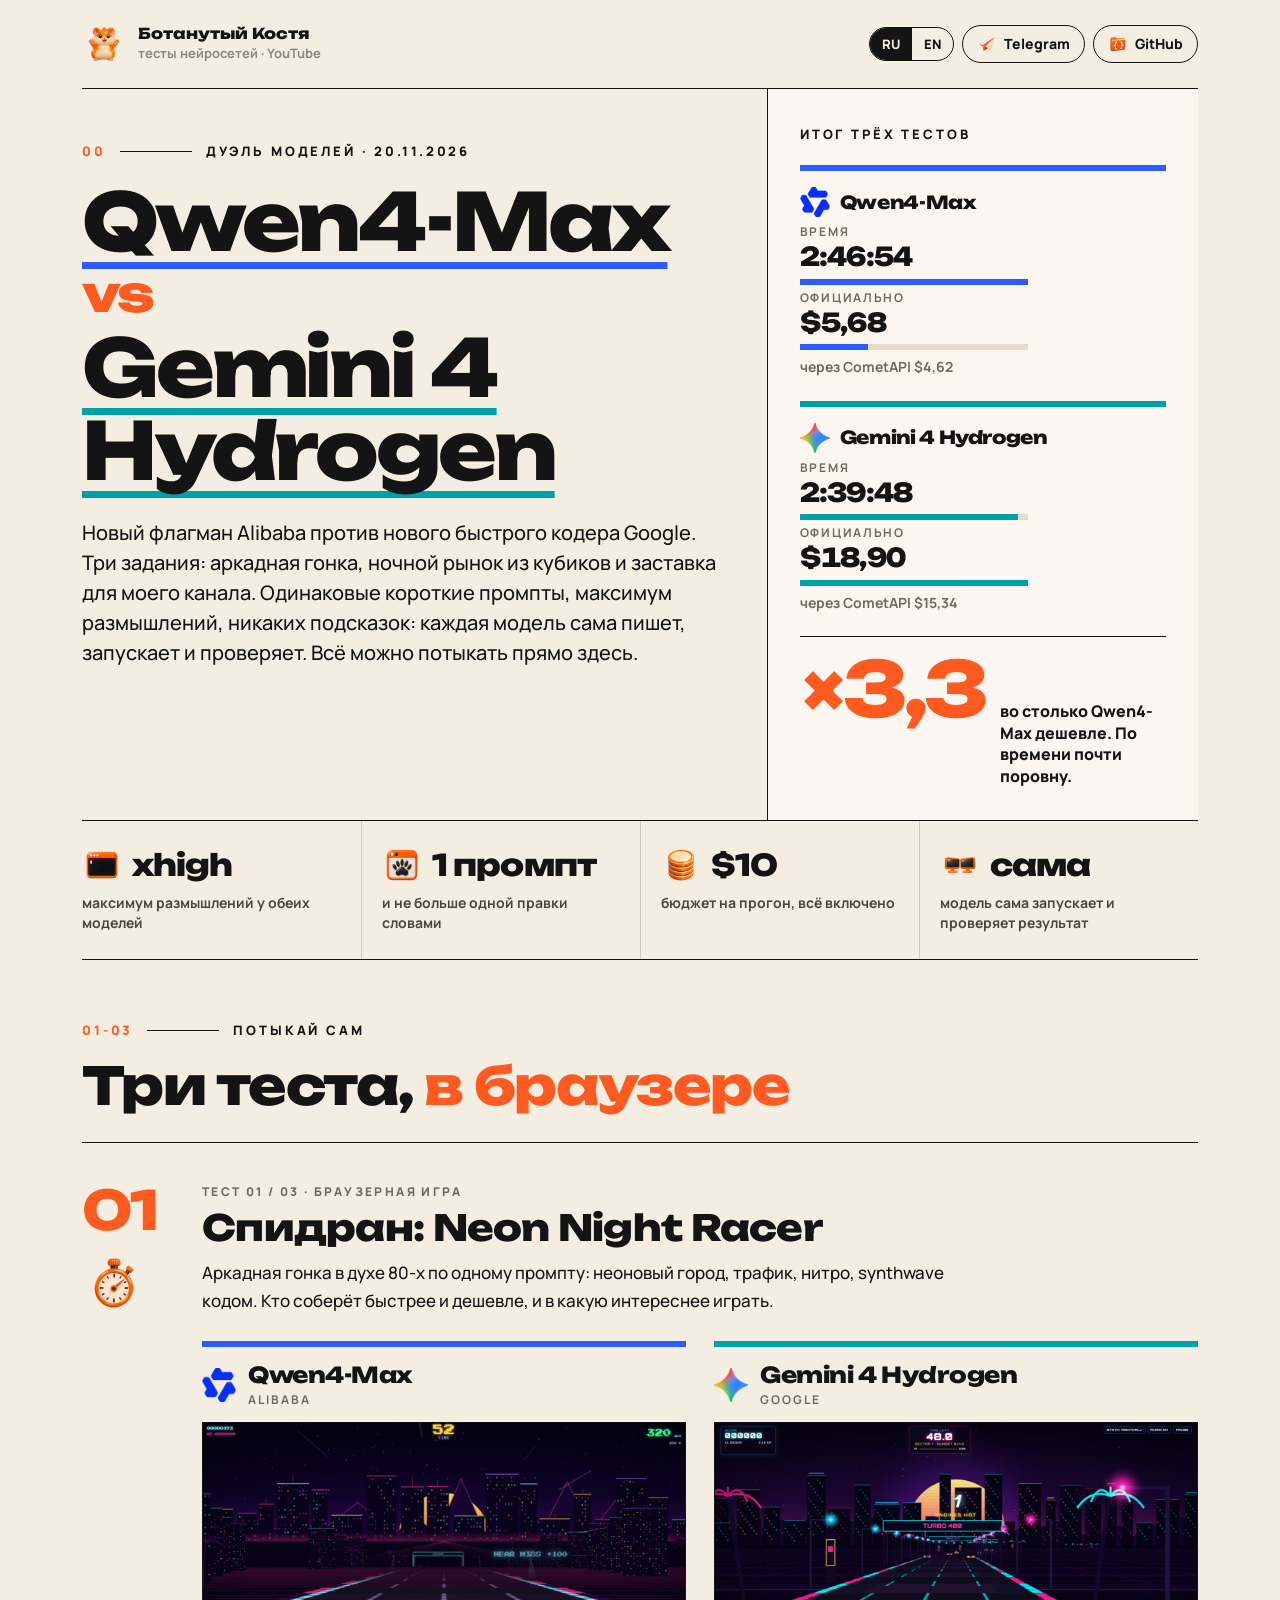
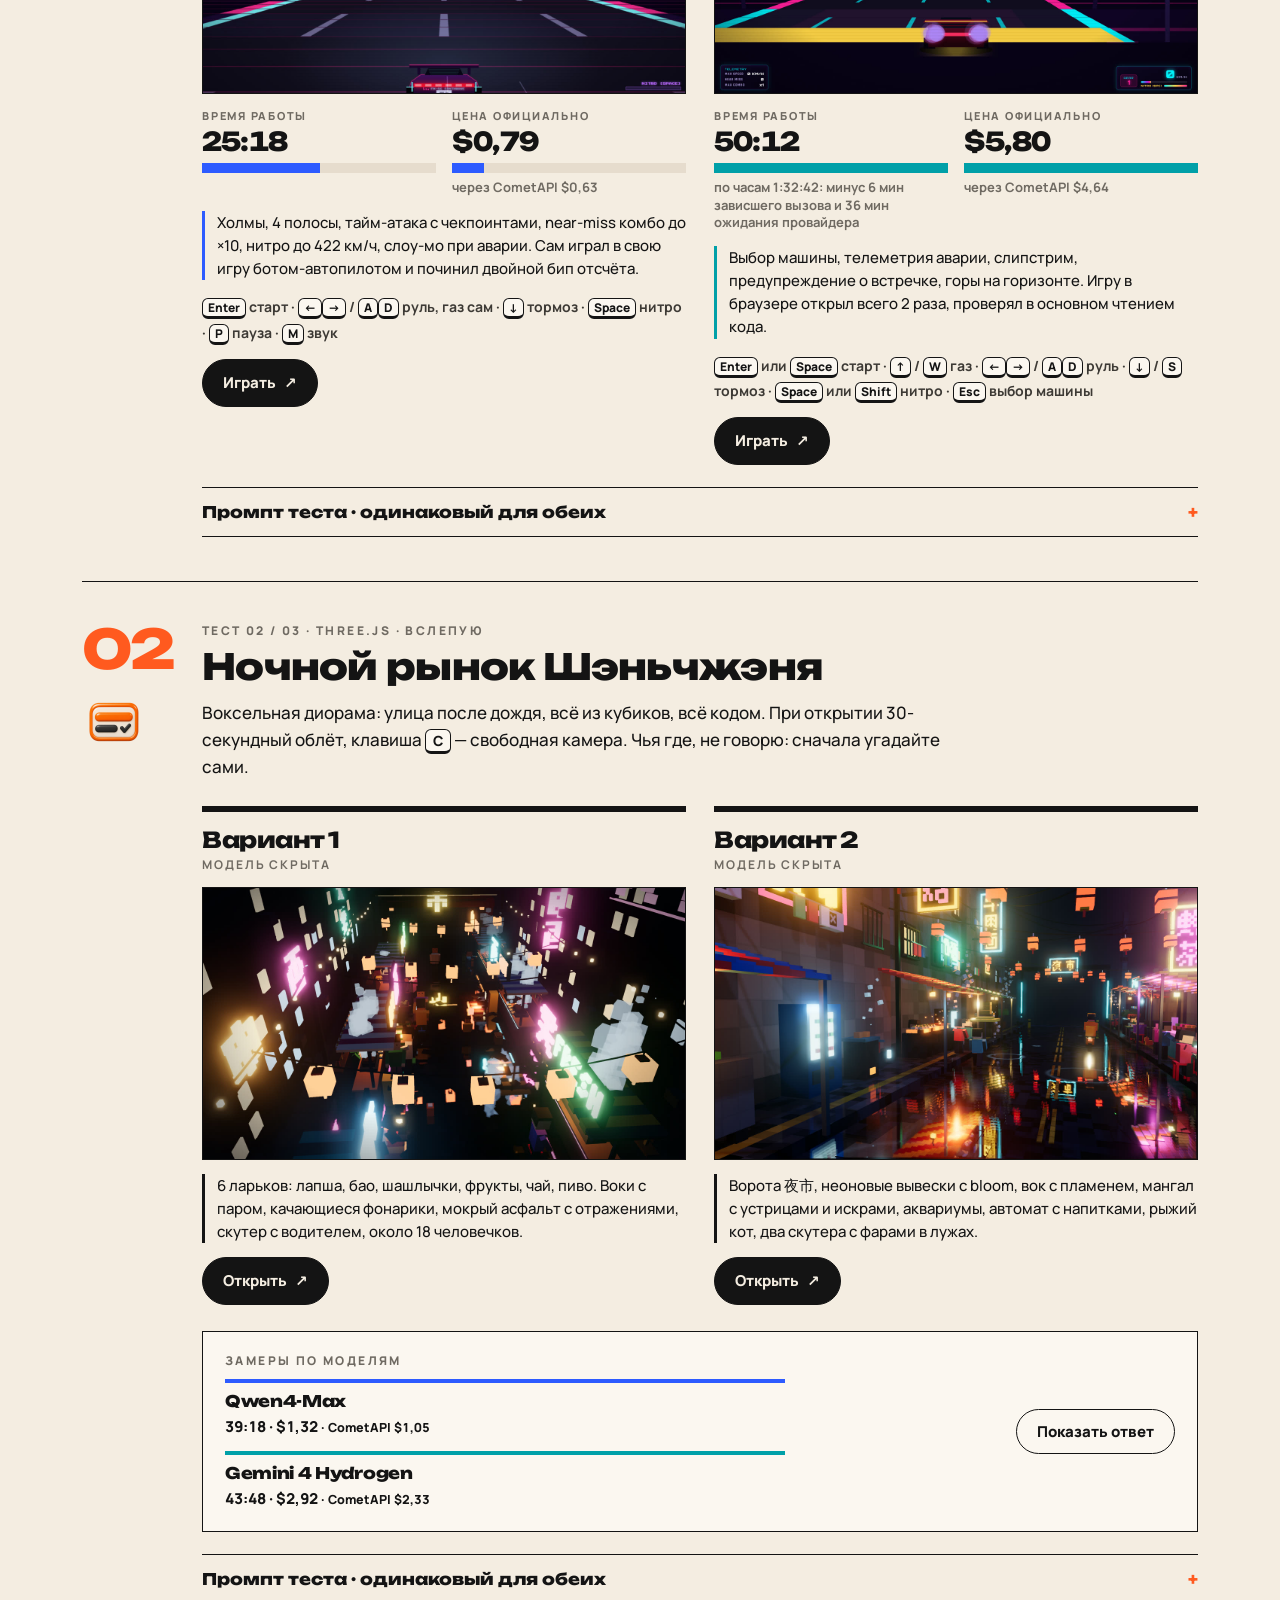
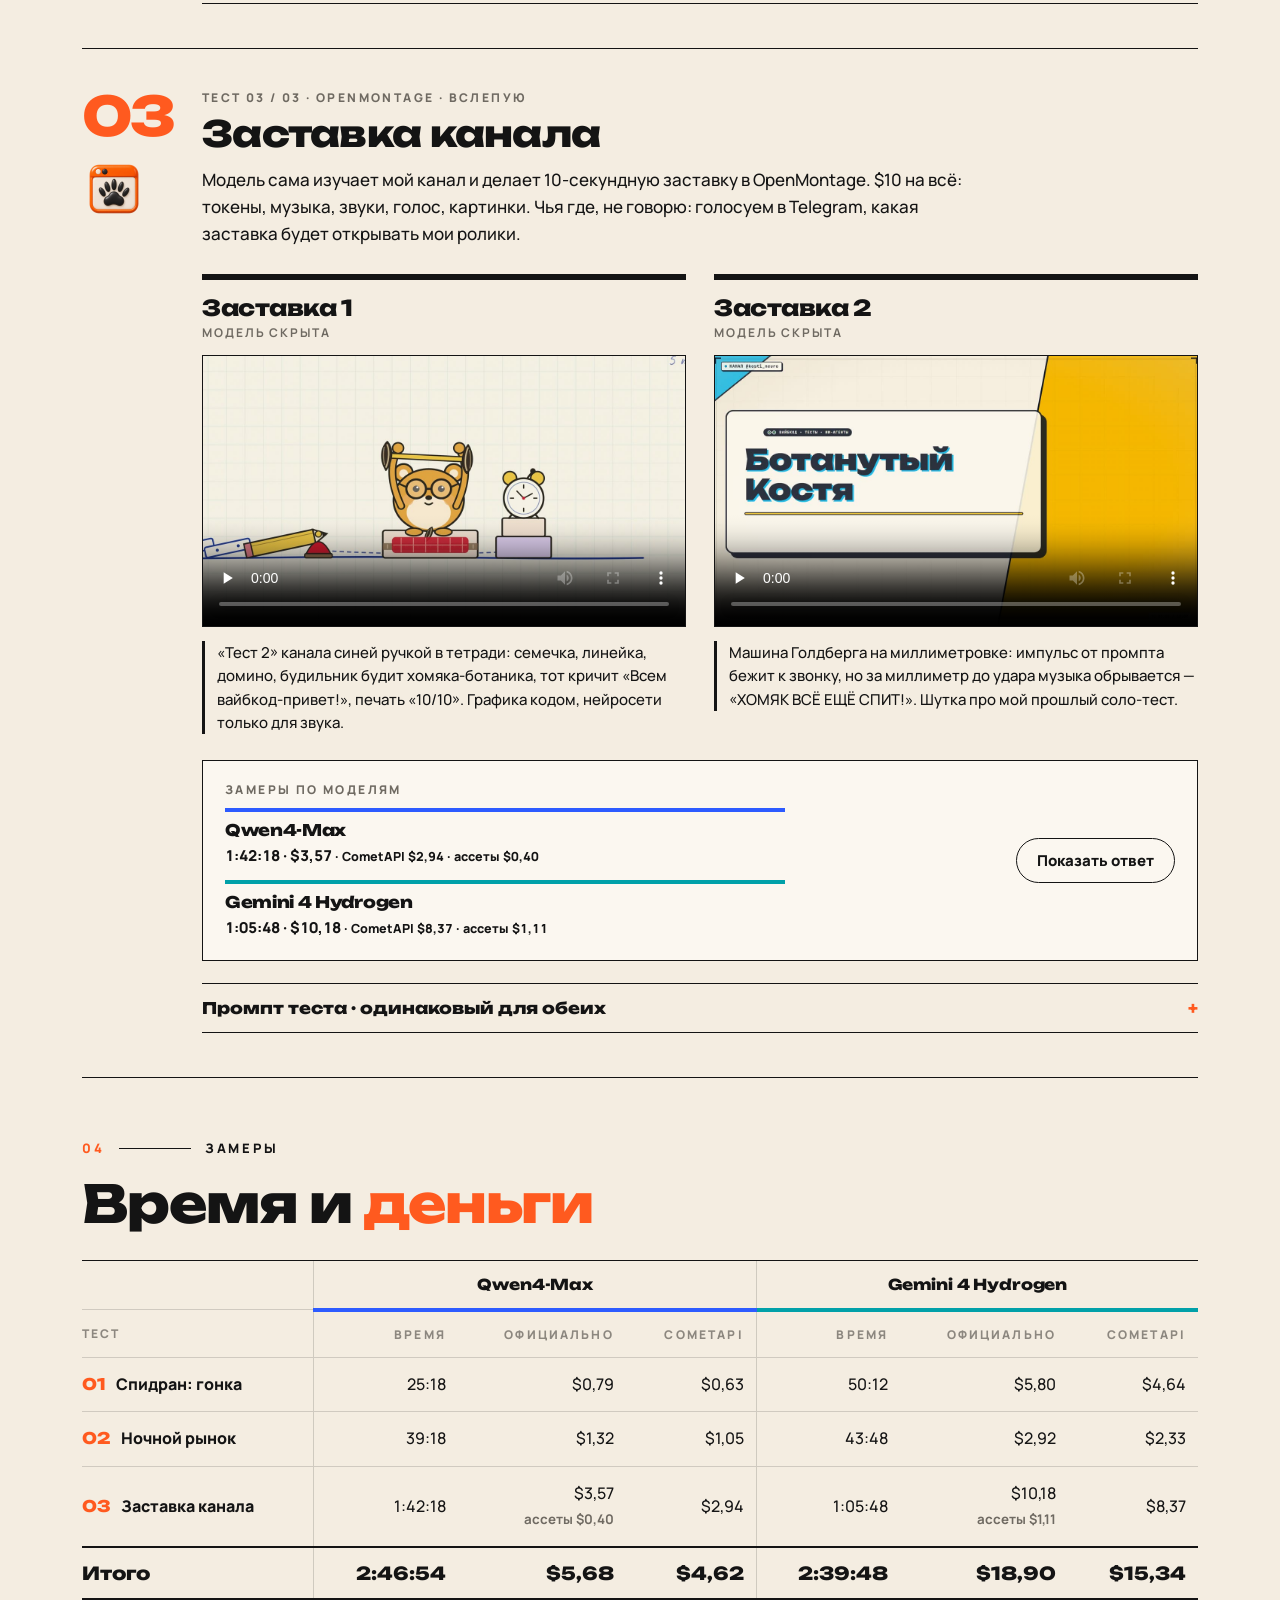
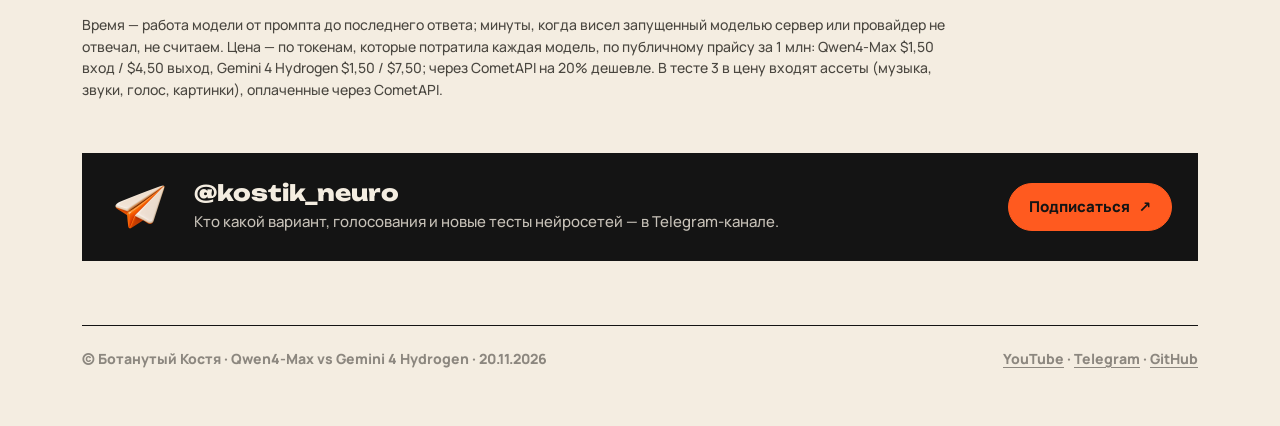
==== commit f1686b4c: "Blind intros: "Intro 1 / 2" with neutral video names, answer on a button - Test 3 now works like the" ====
--- a/index.html
+++ b/index.html
@@ -38,12 +38,12 @@
     <div class="cap"><span class="l-ru">Итог трёх тестов</span><span class="l-en">Three tests in total</span></div>
     <div class="tot" style="--mc:var(--q)">
       <div class="who"><img src="media/logos/qwen.png" alt=""><div>Qwen4-Max<small style="display:none">Alibaba</small></div></div>
-      <div class="nums"><div><small><span class="l-ru">время</span><span class="l-en">time</span></small>2:46:54<div class="mbar"><i style="width:100.0%"></i></div></div><div><small><span class="l-ru">официально</span><span class="l-en">list price</span></small><span class="l-ru">$5,67</span><span class="l-en">$5.67</span><div class="mbar"><i style="width:30.0%"></i></div></div></div>
+      <div class="nums"><div><small><span class="l-ru">время</span><span class="l-en">time</span></small>2:46:54<div class="mbar"><i style="width:100.0%"></i></div></div><div><small><span class="l-ru">официально</span><span class="l-en">list price</span></small><span class="l-ru">$5,68</span><span class="l-en">$5.68</span><div class="mbar"><i style="width:30.1%"></i></div></div></div>
       <div class="sub"><span class="l-ru">через CometAPI</span><span class="l-en">via CometAPI</span> <span class="l-ru">$4,62</span><span class="l-en">$4.62</span></div>
     </div>
     <div class="tot" style="--mc:var(--h)">
       <div class="who"><img src="media/logos/gemini.png" alt=""><div>Gemini 4 Hydrogen<small style="display:none">Google</small></div></div>
-      <div class="nums"><div><small><span class="l-ru">время</span><span class="l-en">time</span></small>2:39:48<div class="mbar"><i style="width:95.7%"></i></div></div><div><small><span class="l-ru">официально</span><span class="l-en">list price</span></small><span class="l-ru">$18,89</span><span class="l-en">$18.89</span><div class="mbar"><i style="width:100.0%"></i></div></div></div>
+      <div class="nums"><div><small><span class="l-ru">время</span><span class="l-en">time</span></small>2:39:48<div class="mbar"><i style="width:95.7%"></i></div></div><div><small><span class="l-ru">официально</span><span class="l-en">list price</span></small><span class="l-ru">$18,90</span><span class="l-en">$18.90</span><div class="mbar"><i style="width:100.0%"></i></div></div></div>
       <div class="sub"><span class="l-ru">через CometAPI</span><span class="l-en">via CometAPI</span> <span class="l-ru">$15,34</span><span class="l-en">$15.34</span></div>
     </div>
     <div class="verdict"><b><span class="l-ru">×3,3</span><span class="l-en">×3.3</span></b><span><span class="l-ru">во столько Qwen4-Max дешевле. По времени почти поровну.</span><span class="l-en">that's how much cheaper Qwen4-Max is. The time is nearly even.</span></span></div>
@@ -117,8 +117,8 @@
   </div>
   <div class="blindbar">
     <div><div class="lbl"><span class="l-ru">Замеры по моделям</span><span class="l-en">Numbers by model</span></div><div class="bymodel stack"><div class="q"><span class="nm">Qwen4-Max</span>39:18 · <span class="l-ru">$1,32</span><span class="l-en">$1.32</span> <small>· CometAPI <span class="l-ru">$1,05</span><span class="l-en">$1.05</span></small></div><div class="h"><span class="nm">Gemini 4 Hydrogen</span>43:48 · <span class="l-ru">$2,92</span><span class="l-en">$2.92</span> <small>· CometAPI <span class="l-ru">$2,33</span><span class="l-en">$2.33</span></small></div></div></div>
-    <button type="button" class="btn ghost" id="reveal"><span class="l-ru">Показать ответ</span><span class="l-en">Show the answer</span></button>
-    <p class="answer" id="answer" hidden><span class="l-ru">Вариант 1 — Qwen4-Max, Вариант 2 — Gemini 4 Hydrogen.</span><span class="l-en">Variant 1 is Qwen4-Max, Variant 2 is Gemini 4 Hydrogen.</span></p>
+    <button type="button" class="btn ghost reveal"><span class="l-ru">Показать ответ</span><span class="l-en">Show the answer</span></button>
+    <p class="answer" hidden><span class="l-ru">Вариант 1 — Qwen4-Max, вариант 2 — Gemini 4 Hydrogen.</span><span class="l-en">Variant 1 is Qwen4-Max, variant 2 is Gemini 4 Hydrogen.</span></p>
   </div>
   <details class="prompt mini"><summary><span><span class="l-ru">Промпт теста</span><span class="l-en">The prompt</span> · <span class="l-ru">одинаковый для обеих</span><span class="l-en">same for both</span></span></summary>
     <p class="pnote"><span class="l-ru">Дословно, как получили модели.</span><span class="l-en">Verbatim, in Russian, exactly as both models got it.</span></p>
@@ -135,27 +135,26 @@
 <article class="test" id="intro">
   <div class="test-head">
     <div class="num">03<img src="media/icons/appfile.png" alt=""></div>
-    <div><div class="meta"><span class="l-ru">Тест 03 / 03 · OpenMontage · видео</span><span class="l-en">Test 03 / 03 · OpenMontage · video</span></div><h3><span class="l-ru">Заставка канала</span><span class="l-en">Channel intro</span></h3><p><span class="l-ru">Модель сама изучает мой канал и делает 10-секундную заставку в OpenMontage. $10 на всё: токены, музыка, звуки, голос, картинки. Обе сами нашли канал и разобрали прошлые ролики.</span><span class="l-en">The model studies my channel on its own and makes a 10-second intro in OpenMontage. $10 for everything: tokens, music, sounds, voice, images. Both found the channel and went through past videos by themselves.</span></p></div>
+    <div><div class="meta"><span class="l-ru">Тест 03 / 03 · OpenMontage · вслепую</span><span class="l-en">Test 03 / 03 · OpenMontage · blind</span></div><h3><span class="l-ru">Заставка канала</span><span class="l-en">Channel intro</span></h3><p><span class="l-ru">Модель сама изучает мой канал и делает 10-секундную заставку в OpenMontage. $10 на всё: токены, музыка, звуки, голос, картинки. Чья где, не говорю: голосуем в Telegram, какая заставка будет открывать мои ролики.</span><span class="l-en">The model studies my channel on its own and makes a 10-second intro in OpenMontage. $10 for everything: tokens, music, sounds, voice, images. I won't say which is which: vote in my Telegram for the intro that will open my videos.</span></p></div>
   </div>
   <div class="duel">
-    <div class="side q">
-      <div class="who"><img src="media/logos/qwen.png" alt=""><div>Qwen4-Max<small>Alibaba</small></div></div>
-      <video src="3-intro/qwen4.mp4" poster="media/intro-q.jpg" controls playsinline preload="none"></video>
-      <div class="metrics">
-      <div class="metric"><small><span class="l-ru">Время работы</span><span class="l-en">Working time</span></small><b>1:42:18</b><div class="mbar"><i style="width:100.0%"></i></div><em><span class="l-ru">по часам 1:48:36, минус 6 мин зависшего вызова</span><span class="l-en">1:48:36 on the clock, minus a 6-min stalled call</span></em></div>
-      <div class="metric"><small><span class="l-ru">Цена официально</span><span class="l-en">List price</span></small><b><span class="l-ru">$3,57</span><span class="l-en">$3.57</span></b><div class="mbar"><i style="width:35.1%"></i></div><em><span class="l-ru">через CometAPI</span><span class="l-en">via CometAPI</span> <span class="l-ru">$2,94</span><span class="l-en">$2.94</span> · <span class="l-ru">ассеты</span><span class="l-en">assets</span> <span class="l-ru">$0,40</span><span class="l-en">$0.40</span></em></div>
-    </div>
+    <div class="side b" data-v="cXxRd2VuNC1NYXh8QWxpYmFiYXxtZWRpYS9sb2dvcy9xd2VuLnBuZw==">
+      <div class="who"><div><span class="l-ru">Заставка</span><span class="l-en">Intro</span> 1<small><span class="l-ru">модель скрыта</span><span class="l-en">model hidden</span></small></div></div>
+      <video src="3-intro/1.mp4" poster="media/i1.jpg" controls playsinline preload="none"></video>
       <p class="note"><span class="l-ru">«Тест 2» канала синей ручкой в тетради: семечка, линейка, домино, будильник будит хомяка-ботаника, тот кричит «Всем вайбкод-привет!», печать «10/10». Графика кодом, нейросети только для звука.</span><span class="l-en">The channel's “Test 2” drawn in blue pen in a notebook: a seed, a ruler, dominoes, an alarm wakes the nerdy hamster, he shouts a greeting, a “10/10” stamp. Graphics in code, AI only for sound.</span></p>
-    </div>
-    <div class="side h">
-      <div class="who"><img src="media/logos/gemini.png" alt=""><div>Gemini 4 Hydrogen<small>Google</small></div></div>
-      <video src="3-intro/hydrogen.mp4" poster="media/intro-h.jpg" controls playsinline preload="none"></video>
-      <div class="metrics">
-      <div class="metric"><small><span class="l-ru">Время работы</span><span class="l-en">Working time</span></small><b>1:05:48</b><div class="mbar"><i style="width:64.3%"></i></div></div>
-      <div class="metric"><small><span class="l-ru">Цена официально</span><span class="l-en">List price</span></small><b><span class="l-ru">$10,18</span><span class="l-en">$10.18</span></b><div class="mbar"><i style="width:100.0%"></i></div><em><span class="l-ru">через CometAPI</span><span class="l-en">via CometAPI</span> <span class="l-ru">$8,37</span><span class="l-en">$8.37</span> · <span class="l-ru">ассеты</span><span class="l-en">assets</span> <span class="l-ru">$1,11</span><span class="l-en">$1.11</span></em></div>
-    </div>
-      <p class="note"><span class="l-ru">Машина Голдберга на миллиметровке: импульс от промпта бежит к звонку, но за миллиметр до удара музыка обрывается — «ХОМЯК ВСЁ ЕЩЁ СПИТ!». Шутка про мой соло-тест Hydrogen.</span><span class="l-en">A Goldberg machine on graph paper: the prompt's pulse runs to the bell, but a millimetre before the hit the music stops: “THE HAMSTER IS STILL ASLEEP!” A joke about my solo Hydrogen test.</span></p>
-    </div>
+      
+    </div>
+    <div class="side b" data-v="aHxHZW1pbmkgNCBIeWRyb2dlbnxHb29nbGV8bWVkaWEvbG9nb3MvZ2VtaW5pLnBuZw==">
+      <div class="who"><div><span class="l-ru">Заставка</span><span class="l-en">Intro</span> 2<small><span class="l-ru">модель скрыта</span><span class="l-en">model hidden</span></small></div></div>
+      <video src="3-intro/2.mp4" poster="media/i2.jpg" controls playsinline preload="none"></video>
+      <p class="note"><span class="l-ru">Машина Голдберга на миллиметровке: импульс от промпта бежит к звонку, но за миллиметр до удара музыка обрывается — «ХОМЯК ВСЁ ЕЩЁ СПИТ!». Шутка про мой прошлый соло-тест.</span><span class="l-en">A Goldberg machine on graph paper: the prompt's pulse runs to the bell, but a millimetre before the hit the music stops: “THE HAMSTER IS STILL ASLEEP!” A joke about one of my earlier solo tests.</span></p>
+      
+    </div>
+  </div>
+  <div class="blindbar">
+    <div><div class="lbl"><span class="l-ru">Замеры по моделям</span><span class="l-en">Numbers by model</span></div><div class="bymodel stack"><div class="q"><span class="nm">Qwen4-Max</span>1:42:18 · <span class="l-ru">$3,57</span><span class="l-en">$3.57</span> <small>· CometAPI <span class="l-ru">$2,94</span><span class="l-en">$2.94</span> · <span class="l-ru">ассеты</span><span class="l-en">assets</span> <span class="l-ru">$0,40</span><span class="l-en">$0.40</span></small></div><div class="h"><span class="nm">Gemini 4 Hydrogen</span>1:05:48 · <span class="l-ru">$10,18</span><span class="l-en">$10.18</span> <small>· CometAPI <span class="l-ru">$8,37</span><span class="l-en">$8.37</span> · <span class="l-ru">ассеты</span><span class="l-en">assets</span> <span class="l-ru">$1,11</span><span class="l-en">$1.11</span></small></div></div></div>
+    <button type="button" class="btn ghost reveal"><span class="l-ru">Показать ответ</span><span class="l-en">Show the answer</span></button>
+    <p class="answer" hidden><span class="l-ru">Заставка 1 — Qwen4-Max, заставка 2 — Gemini 4 Hydrogen.</span><span class="l-en">Intro 1 is Qwen4-Max, intro 2 is Gemini 4 Hydrogen.</span></p>
   </div>
   <details class="prompt mini"><summary><span><span class="l-ru">Промпт теста</span><span class="l-en">The prompt</span> · <span class="l-ru">одинаковый для обеих</span><span class="l-en">same for both</span></span></summary>
     <p class="pnote"><span class="l-ru">Дословно, как получили модели.</span><span class="l-en">Verbatim, in Russian, exactly as both models got it.</span></p>
@@ -179,15 +178,15 @@
   <h2><span class="l-ru">Время и <em>деньги</em></span><span class="l-en">Time and <em>cost</em></span></h2>
   <div class="mtables"><table><thead><tr><th colspan="4" class="g q">Qwen4-Max</th></tr>
       <tr><th scope="col"><span class="l-ru">Тест</span><span class="l-en">Test</span></th><th scope="col"><span class="l-ru">Время</span><span class="l-en">Time</span></th><th scope="col"><span class="l-ru">Офиц.</span><span class="l-en">List</span></th><th scope="col">CometAPI</th></tr></thead>
-      <tbody><tr><th scope="row"><span class="n">01</span><span class="l-ru">Спидран: гонка</span><span class="l-en">Speedrun: racer</span></th><td>25:18</td><td><span class="l-ru">$0,79</span><span class="l-en">$0.79</span></td><td><span class="l-ru">$0,63</span><span class="l-en">$0.63</span></td></tr><tr><th scope="row"><span class="n">02</span><span class="l-ru">Ночной рынок</span><span class="l-en">Night market</span></th><td>39:18</td><td><span class="l-ru">$1,32</span><span class="l-en">$1.32</span></td><td><span class="l-ru">$1,05</span><span class="l-en">$1.05</span></td></tr><tr><th scope="row"><span class="n">03</span><span class="l-ru">Заставка канала</span><span class="l-en">Channel intro</span></th><td>1:42:18</td><td><span class="l-ru">$3,57</span><span class="l-en">$3.57</span>*</td><td><span class="l-ru">$2,94</span><span class="l-en">$2.94</span>*</td></tr></tbody><caption>* <span class="l-ru">с ассетами</span><span class="l-en">incl. assets</span> <span class="l-ru">$0,40</span><span class="l-en">$0.40</span></caption><tfoot><tr><th scope="row"><span class="l-ru">Итого</span><span class="l-en">Total</span></th><td>2:46:54</td><td><span class="l-ru">$5,67</span><span class="l-en">$5.67</span></td><td><span class="l-ru">$4,62</span><span class="l-en">$4.62</span></td></tr></tfoot></table><table><thead><tr><th colspan="4" class="g h">Gemini 4 Hydrogen</th></tr>
+      <tbody><tr><th scope="row"><span class="n">01</span><span class="l-ru">Спидран: гонка</span><span class="l-en">Speedrun: racer</span></th><td>25:18</td><td><span class="l-ru">$0,79</span><span class="l-en">$0.79</span></td><td><span class="l-ru">$0,63</span><span class="l-en">$0.63</span></td></tr><tr><th scope="row"><span class="n">02</span><span class="l-ru">Ночной рынок</span><span class="l-en">Night market</span></th><td>39:18</td><td><span class="l-ru">$1,32</span><span class="l-en">$1.32</span></td><td><span class="l-ru">$1,05</span><span class="l-en">$1.05</span></td></tr><tr><th scope="row"><span class="n">03</span><span class="l-ru">Заставка канала</span><span class="l-en">Channel intro</span></th><td>1:42:18</td><td><span class="l-ru">$3,57</span><span class="l-en">$3.57</span>*</td><td><span class="l-ru">$2,94</span><span class="l-en">$2.94</span>*</td></tr></tbody><caption>* <span class="l-ru">с ассетами</span><span class="l-en">incl. assets</span> <span class="l-ru">$0,40</span><span class="l-en">$0.40</span></caption><tfoot><tr><th scope="row"><span class="l-ru">Итого</span><span class="l-en">Total</span></th><td>2:46:54</td><td><span class="l-ru">$5,68</span><span class="l-en">$5.68</span></td><td><span class="l-ru">$4,62</span><span class="l-en">$4.62</span></td></tr></tfoot></table><table><thead><tr><th colspan="4" class="g h">Gemini 4 Hydrogen</th></tr>
       <tr><th scope="col"><span class="l-ru">Тест</span><span class="l-en">Test</span></th><th scope="col"><span class="l-ru">Время</span><span class="l-en">Time</span></th><th scope="col"><span class="l-ru">Офиц.</span><span class="l-en">List</span></th><th scope="col">CometAPI</th></tr></thead>
-      <tbody><tr><th scope="row"><span class="n">01</span><span class="l-ru">Спидран: гонка</span><span class="l-en">Speedrun: racer</span></th><td>50:12</td><td><span class="l-ru">$5,80</span><span class="l-en">$5.80</span></td><td><span class="l-ru">$4,64</span><span class="l-en">$4.64</span></td></tr><tr><th scope="row"><span class="n">02</span><span class="l-ru">Ночной рынок</span><span class="l-en">Night market</span></th><td>43:48</td><td><span class="l-ru">$2,92</span><span class="l-en">$2.92</span></td><td><span class="l-ru">$2,33</span><span class="l-en">$2.33</span></td></tr><tr><th scope="row"><span class="n">03</span><span class="l-ru">Заставка канала</span><span class="l-en">Channel intro</span></th><td>1:05:48</td><td><span class="l-ru">$10,18</span><span class="l-en">$10.18</span>*</td><td><span class="l-ru">$8,37</span><span class="l-en">$8.37</span>*</td></tr></tbody><caption>* <span class="l-ru">с ассетами</span><span class="l-en">incl. assets</span> <span class="l-ru">$1,11</span><span class="l-en">$1.11</span></caption><tfoot><tr><th scope="row"><span class="l-ru">Итого</span><span class="l-en">Total</span></th><td>2:39:48</td><td><span class="l-ru">$18,89</span><span class="l-en">$18.89</span></td><td><span class="l-ru">$15,34</span><span class="l-en">$15.34</span></td></tr></tfoot></table></div><div class="table-wrap wide"><table>
+      <tbody><tr><th scope="row"><span class="n">01</span><span class="l-ru">Спидран: гонка</span><span class="l-en">Speedrun: racer</span></th><td>50:12</td><td><span class="l-ru">$5,80</span><span class="l-en">$5.80</span></td><td><span class="l-ru">$4,64</span><span class="l-en">$4.64</span></td></tr><tr><th scope="row"><span class="n">02</span><span class="l-ru">Ночной рынок</span><span class="l-en">Night market</span></th><td>43:48</td><td><span class="l-ru">$2,92</span><span class="l-en">$2.92</span></td><td><span class="l-ru">$2,33</span><span class="l-en">$2.33</span></td></tr><tr><th scope="row"><span class="n">03</span><span class="l-ru">Заставка канала</span><span class="l-en">Channel intro</span></th><td>1:05:48</td><td><span class="l-ru">$10,18</span><span class="l-en">$10.18</span>*</td><td><span class="l-ru">$8,37</span><span class="l-en">$8.37</span>*</td></tr></tbody><caption>* <span class="l-ru">с ассетами</span><span class="l-en">incl. assets</span> <span class="l-ru">$1,11</span><span class="l-en">$1.11</span></caption><tfoot><tr><th scope="row"><span class="l-ru">Итого</span><span class="l-en">Total</span></th><td>2:39:48</td><td><span class="l-ru">$18,90</span><span class="l-en">$18.90</span></td><td><span class="l-ru">$15,34</span><span class="l-en">$15.34</span></td></tr></tfoot></table></div><div class="table-wrap wide"><table>
     <thead><tr><th></th><th colspan="3" class="g q sep">Qwen4-Max</th><th colspan="3" class="g h sep">Gemini 4 Hydrogen</th></tr>
     <tr><th scope="col"><span class="l-ru">Тест</span><span class="l-en">Test</span></th><th scope="col" class="sep"><span class="l-ru">Время</span><span class="l-en">Time</span></th><th scope="col"><span class="l-ru">Официально</span><span class="l-en">List</span></th><th scope="col">CometAPI</th><th scope="col" class="sep"><span class="l-ru">Время</span><span class="l-en">Time</span></th><th scope="col"><span class="l-ru">Официально</span><span class="l-en">List</span></th><th scope="col">CometAPI</th></tr></thead>
     <tbody><tr><th scope="row"><a href="#race"><span class="n">01</span><span class="l-ru">Спидран: гонка</span><span class="l-en">Speedrun: racer</span></a></th><td class="sep">25:18</td><td><span class="l-ru">$0,79</span><span class="l-en">$0.79</span></td><td><span class="l-ru">$0,63</span><span class="l-en">$0.63</span></td><td class="sep">50:12</td><td><span class="l-ru">$5,80</span><span class="l-en">$5.80</span></td><td><span class="l-ru">$4,64</span><span class="l-en">$4.64</span></td></tr><tr><th scope="row"><a href="#diorama"><span class="n">02</span><span class="l-ru">Ночной рынок</span><span class="l-en">Night market</span></a></th><td class="sep">39:18</td><td><span class="l-ru">$1,32</span><span class="l-en">$1.32</span></td><td><span class="l-ru">$1,05</span><span class="l-en">$1.05</span></td><td class="sep">43:48</td><td><span class="l-ru">$2,92</span><span class="l-en">$2.92</span></td><td><span class="l-ru">$2,33</span><span class="l-en">$2.33</span></td></tr><tr><th scope="row"><a href="#intro"><span class="n">03</span><span class="l-ru">Заставка канала</span><span class="l-en">Channel intro</span></a></th><td class="sep">1:42:18</td><td><span class="l-ru">$3,57</span><span class="l-en">$3.57</span><br><small><span class="l-ru">ассеты</span><span class="l-en">assets</span> <span class="l-ru">$0,40</span><span class="l-en">$0.40</span></small></td><td><span class="l-ru">$2,94</span><span class="l-en">$2.94</span></td><td class="sep">1:05:48</td><td><span class="l-ru">$10,18</span><span class="l-en">$10.18</span><br><small><span class="l-ru">ассеты</span><span class="l-en">assets</span> <span class="l-ru">$1,11</span><span class="l-en">$1.11</span></small></td><td><span class="l-ru">$8,37</span><span class="l-en">$8.37</span></td></tr></tbody>
-    <tfoot><tr><th scope="row"><span class="l-ru">Итого</span><span class="l-en">Total</span></th><td class="sep">2:46:54</td><td><span class="l-ru">$5,67</span><span class="l-en">$5.67</span></td><td><span class="l-ru">$4,62</span><span class="l-en">$4.62</span></td><td class="sep">2:39:48</td><td><span class="l-ru">$18,89</span><span class="l-en">$18.89</span></td><td><span class="l-ru">$15,34</span><span class="l-en">$15.34</span></td></tr></tfoot>
+    <tfoot><tr><th scope="row"><span class="l-ru">Итого</span><span class="l-en">Total</span></th><td class="sep">2:46:54</td><td><span class="l-ru">$5,68</span><span class="l-en">$5.68</span></td><td><span class="l-ru">$4,62</span><span class="l-en">$4.62</span></td><td class="sep">2:39:48</td><td><span class="l-ru">$18,90</span><span class="l-en">$18.90</span></td><td><span class="l-ru">$15,34</span><span class="l-en">$15.34</span></td></tr></tfoot>
   </table></div>
-  <p class="small"><span class="l-ru">Время — работа модели от промпта до последнего ответа; минуты, когда висел запущенный моделью сервер или провайдер не отвечал, не считаем. Цена — по токенам, которые потратила каждая модель, по публичному прайсу за 1 млн: Qwen4-Max $1,50 вход / $4,50 выход, Gemini 4 Hydrogen $1,50 / $7,50; через CometAPI на 20% дешевле. В тесте 3 в цену входят ассеты (музыка, звуки, голос, картинки), оплаченные через CometAPI. Итоги посчитаны по точным токенам, поэтому с суммой строк могут разойтись на цент.</span><span class="l-en">Time is the model's working time from the prompt to its last answer; minutes when a server the model started hung or the provider did not answer are not counted. Price is from the tokens each model used at the public list price per 1M: Qwen4-Max $1.50 in / $4.50 out, Gemini 4 Hydrogen $1.50 / $7.50; 20% less via CometAPI. Test 3 includes assets (music, sounds, voice, images) paid through CometAPI. Totals are computed from exact token counts, so they may differ from the sum of the rows by a cent.</span></p>
+  <p class="small"><span class="l-ru">Время — работа модели от промпта до последнего ответа; минуты, когда висел запущенный моделью сервер или провайдер не отвечал, не считаем. Цена — по токенам, которые потратила каждая модель, по публичному прайсу за 1 млн: Qwen4-Max $1,50 вход / $4,50 выход, Gemini 4 Hydrogen $1,50 / $7,50; через CometAPI на 20% дешевле. В тесте 3 в цену входят ассеты (музыка, звуки, голос, картинки), оплаченные через CometAPI.</span><span class="l-en">Time is the model's working time from the prompt to its last answer; minutes when a server the model started hung or the provider did not answer are not counted. Price is from the tokens each model used at the public list price per 1M: Qwen4-Max $1.50 in / $4.50 out, Gemini 4 Hydrogen $1.50 / $7.50; 20% less via CometAPI. Test 3 includes assets (music, sounds, voice, images) paid through CometAPI.</span></p>
 </section>
 <section class="tg"><img src="media/icons/plane.png" alt="">
 <div><b>@kostik_neuro</b><p><span class="l-ru">Кто какой вариант, голосования и новые тесты нейросетей — в Telegram-канале.</span><span class="l-en">Blind-test answers, polls and new AI model tests in my Telegram channel.</span></p></div>
@@ -195,9 +194,9 @@
 <footer><span>© Ботанутый Костя · Qwen4-Max vs Gemini 4 Hydrogen · 20.11.2026</span><span><a href="https://www.youtube.com/@kosti_neuro">YouTube</a> · <a href="https://t.me/kostik_neuro">Telegram</a> · <a href="https://github.com/KostiKoNeuro/qwen4-vs-hydrogen">GitHub</a></span></footer>
 </main>
 <script>
-(()=>{const b=document.getElementById('reveal');if(!b)return;b.addEventListener('click',()=>{
- for(const s of document.querySelectorAll('#diorama .side[data-v]')){const[k,name,maker,logo]=atob(s.dataset.v).split('|');
+for(const b of document.querySelectorAll('.reveal'))b.addEventListener('click',()=>{const t=b.closest('.test');
+ for(const s of t.querySelectorAll('.side[data-v]')){const[k,name,maker,logo]=atob(s.dataset.v).split('|');
   s.classList.remove('b');s.classList.add(k);s.querySelector('.who').innerHTML='<img src="'+logo+'" alt=""><div>'+name+'<small>'+maker+'</small></div>';}
- b.hidden=true;document.getElementById('answer').hidden=false;});})();
+ b.hidden=true;t.querySelector('.answer').hidden=false;});
 </script>
 </body></html>
